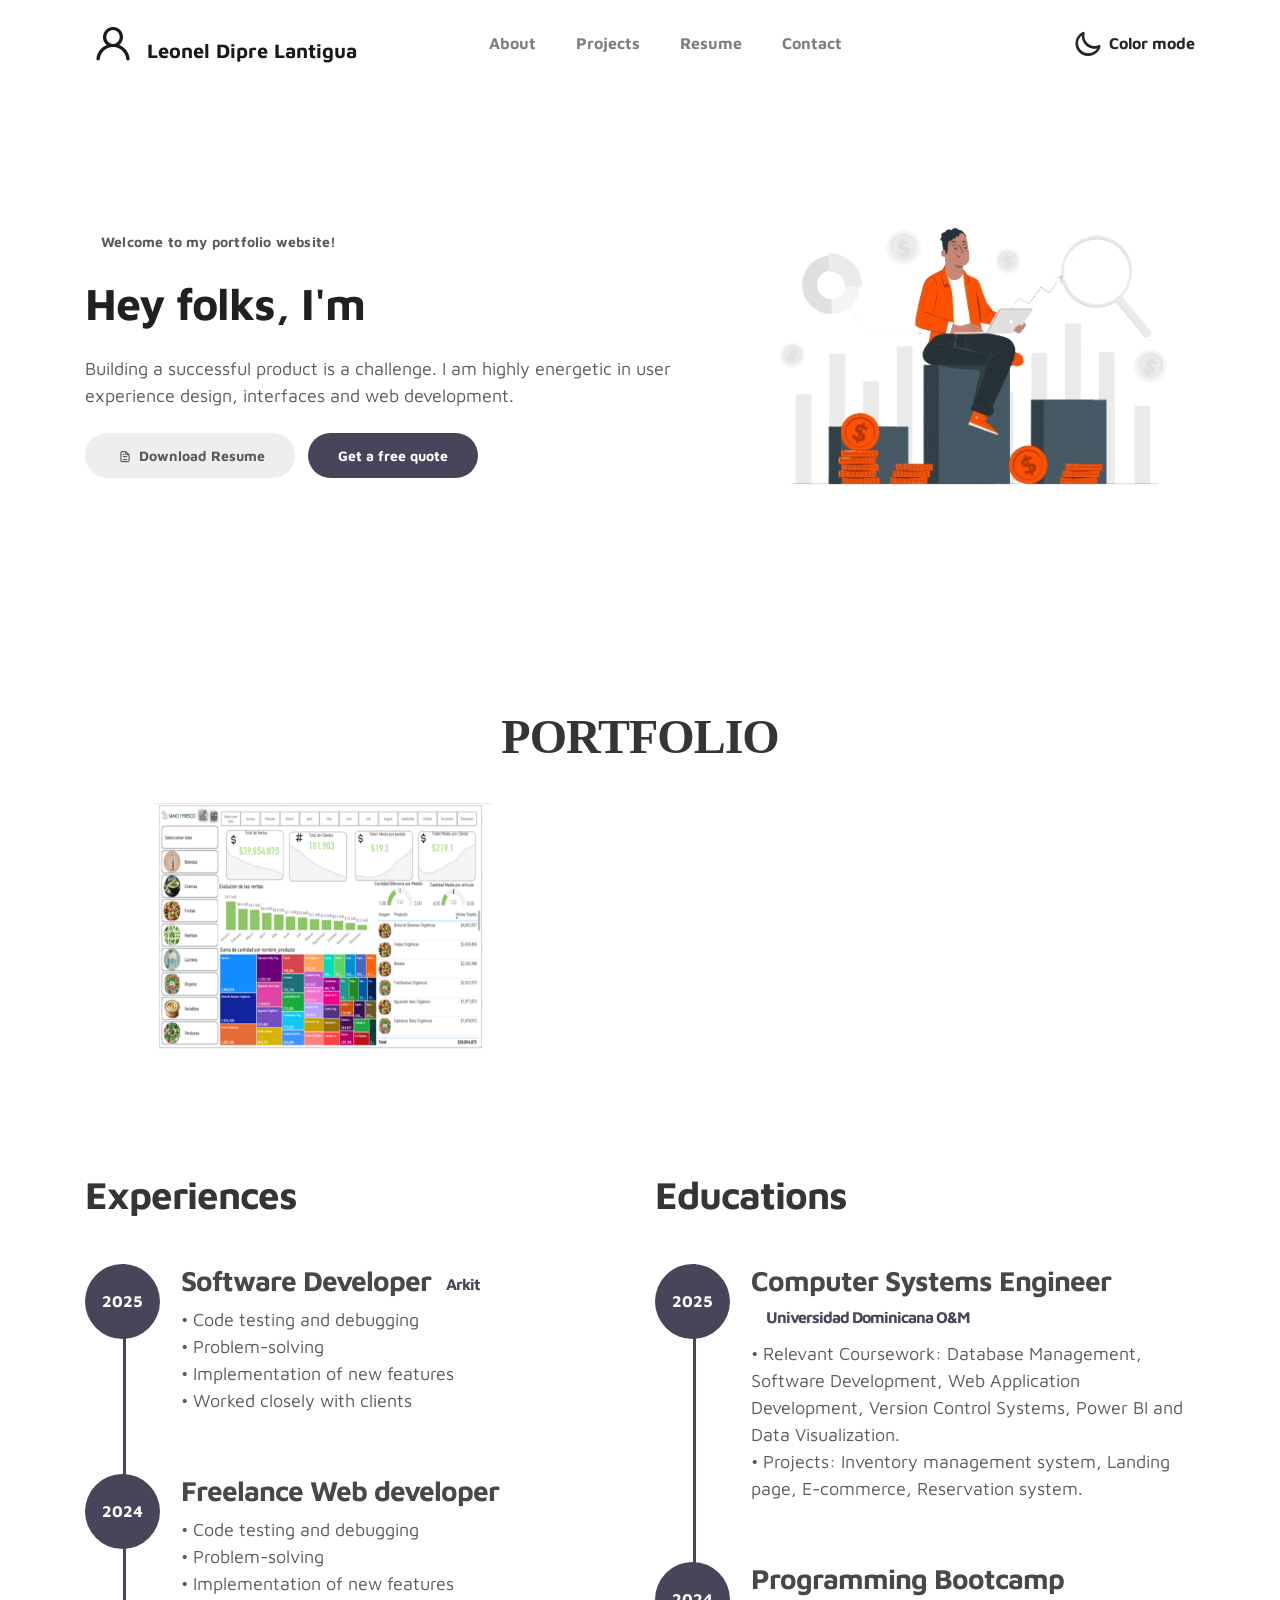
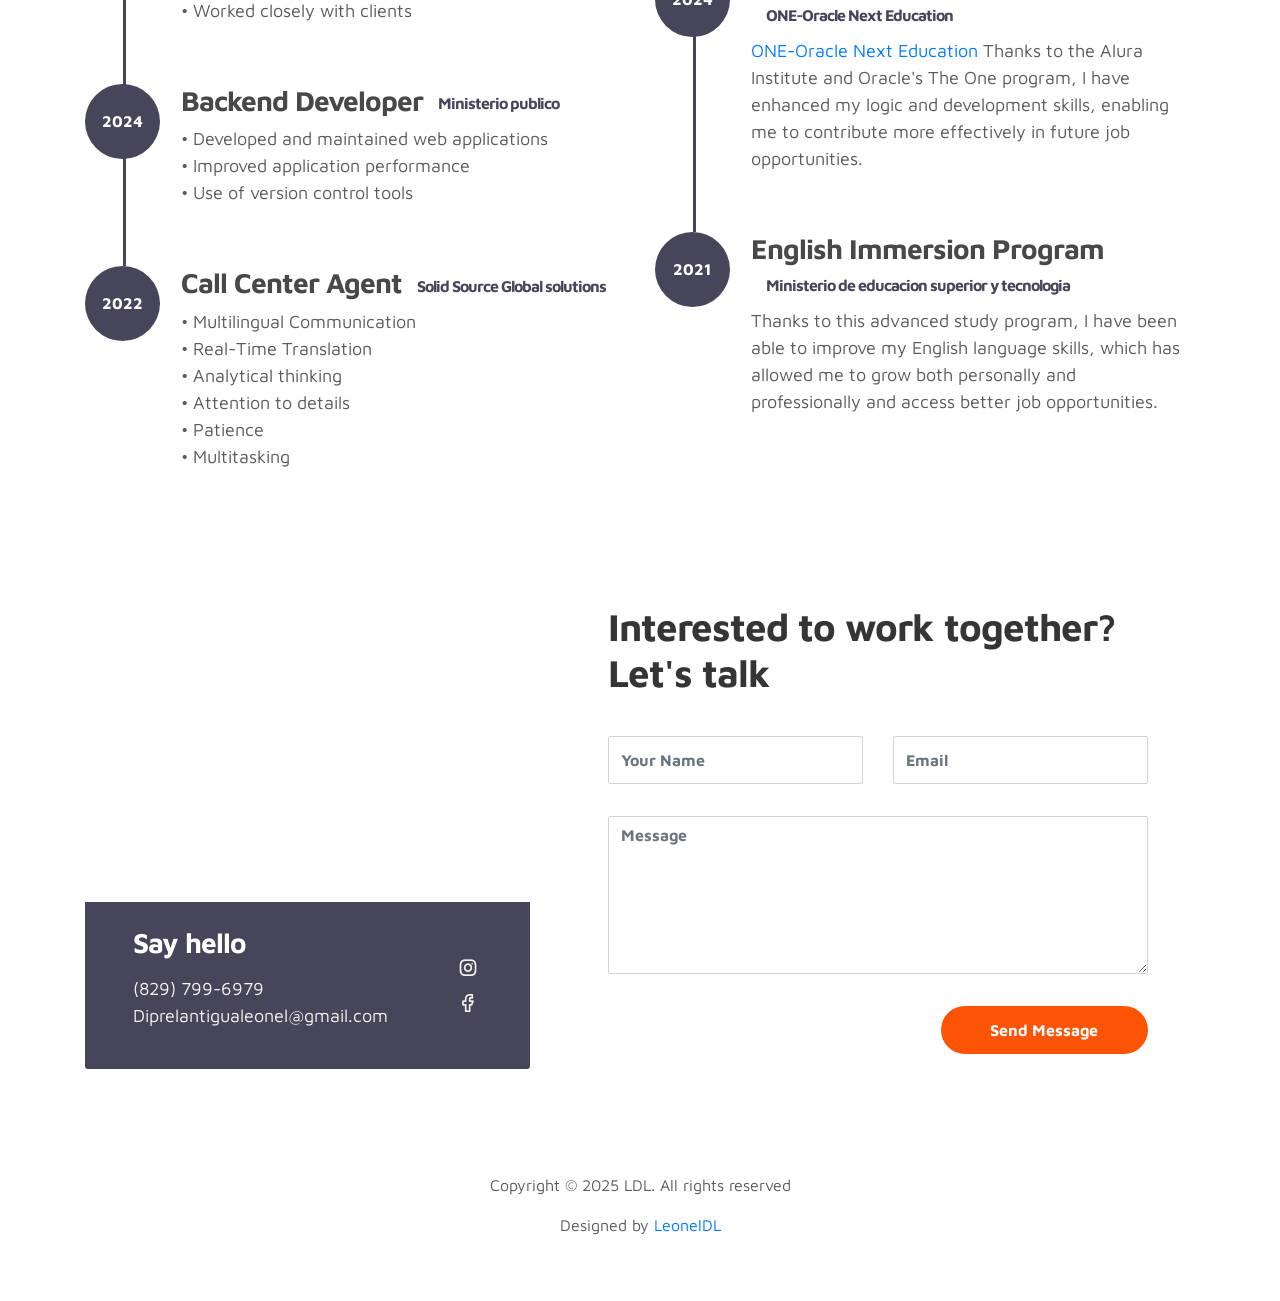
==== index.html @ 057d1d7f "Primer commit Actualizacion y modificaciones de portafolio" ====
<!doctype html>
<html lang="en">
  <head>
    <meta charset="utf-8">
    <meta name="viewport" content="width=device-width, initial-scale=1, shrink-to-fit=no">
    <meta name="description" content="">
    <meta name="author" content="">

    <title>Portafolio</title>

    <link rel="stylesheet" href="css/bootstrap.min.css">
    <link rel="stylesheet" href="css/unicons.css">
    <link rel="stylesheet" href="https://unicons.iconscout.com/release/v4.0.8/css/line.css">
    <link rel="stylesheet" href="css/owl.carousel.min.css">
    <link rel="stylesheet" href="css/owl.theme.default.min.css">

    <!-- MAIN STYLE -->
    <link rel="stylesheet" href="css/tooplate-style.css">
    

  </head>
  <body>

    <!-- MENU -->
    <nav class="navbar navbar-expand-sm navbar-light">
        <div class="container">
            <a class="navbar-brand" href="index.html"><i class='uil uil-user'></i> Leonel Dipre Lantigua</a>

            <button class="navbar-toggler" type="button" data-toggle="collapse" data-target="#navbarNav" aria-controls="navbarNav" aria-expanded="false"
                aria-label="Toggle navigation">
                <span class="navbar-toggler-icon"></span>
                <span class="navbar-toggler-icon"></span>
                <span class="navbar-toggler-icon"></span>
            </button>

            <div class="collapse navbar-collapse" id="navbarNav">
                <ul class="navbar-nav mx-auto">
                    <li class="nav-item">
                        <a href="#about" class="nav-link"><span data-hover="About">About</span></a>
                    </li>
                    <li class="nav-item">
                        <a href="#project" class="nav-link"><span data-hover="Projects">Projects</span></a>
                    </li>
                    <li class="nav-item">
                        <a href="#resume" class="nav-link"><span data-hover="Resume">Resume</span></a>
                    </li>
                    <li class="nav-item">
                        <a href="#contact" class="nav-link"><span data-hover="Contact">Contact</span></a>
                    </li>
                </ul>

                <ul class="navbar-nav ml-lg-auto">
                    <div class="ml-lg-4">
                      <div class="color-mode d-lg-flex justify-content-center align-items-center">
                        <i class="color-mode-icon"></i>
                        Color mode
                      </div>
                    </div>
                </ul>
            </div>
        </div>
    </nav>

    <!-- ABOUT -->
    <section class="about full-screen d-lg-flex justify-content-center align-items-center" id="about">
        <div class="container">
            <div class="row">
                
                <div class="col-lg-7 col-md-12 col-12 d-flex align-items-center">
                    <div class="about-text">
                        <small class="small-text">Welcome to <span class="mobile-block">my portfolio website!</span></small>
                        <h1 class="animated animated-text">
                            <span class="mr-2">Hey folks, I'm</span>
                                <div class="animated-info">
                                    <span class="animated-item">Data Analyst</span>                                  
                                </div>
                        </h1>

                        <p>Building a successful product is a challenge. I am highly energetic in user experience design, interfaces and web development.</p>
                        
                        <div class="custom-btn-group mt-4">
                          <a href="docs/CV.pdf" class="btn mr-lg-2 custom-btn" download="CV">
                            <i class='uil uil-file-alt'></i> Download Resume
                          </a>
                          
                          <a href="#contact" class="btn custom-btn custom-btn-bg custom-btn-link">Get a free quote</a>
                        </div>
                    </div>
                </div>

                <div class="col-lg-5 col-md-12 col-12">
                    <div class="about-image svg">
                        <img src="images/undraw/img.png" class="img-fluid" alt="svg image">
                    </div>
                </div>

            </div>
        </div>
    </section>

    <!-- PROJECTS -->
    <section id="portfolio" class="portfolio">
      <div class="contenido-seccion">
          <h2>PORTFOLIO</h2>
          <div class="galeria">
              <div class="proyecto">
                  <img src="images/project/powerbi.png" alt="">
                  <div class="overlay">
                      <h3>PowerBI</h3>
                      <p>Fotografía</p>
                  </div>
              </div>
              <div class="proyecto">
                  <img src="images/project/p1.jpg" alt="">
                  <div class="overlay">
                      <h3>Diseño Creativo</h3>
                      <p>Fotografía</p>
                  </div>
              </div>
              <div class="proyecto">
                  <img src="images/project/p1.jpg" alt="">
                  <div class="overlay">
                      <h3>Diseño Creativo</h3>
                      <p>Fotografía</p>
                  </div>
              </div>
              <div class="proyecto">
                  <img src="images/project/p1.jpg" alt="">
                  <div class="overlay">
                      <h3>Diseño Creativo</h3>
                      <p>Fotografía</p>
                  </div>
              </div>
              <div class="proyecto">
                  <img src="images/project/p1.jpg" alt="">
                  <div class="overlay">
                      <h3>Diseño Creativo</h3>
                      <p>Fotografía</p>
                  </div>
              </div>
              <div class="proyecto">
                  <img src="images/project/p1.jpg" alt="">
                  <div class="overlay">
                      <h3>Diseño Creativo</h3>
                      <p>Fotografía</p>
                  </div>
              </div>
          </div>
      </div>
  </section>

    <!-- FEATURES -->
    <section class="resume py-5 d-lg-flex justify-content-center align-items-center" id="resume">
        <div class="container">
            <div class="row">

                <div class="col-lg-6 col-12">
                  <h2 class="mb-4">Experiences</h2>

                    <div class="timeline">
                        <div class="timeline-wrapper">
                             <div class="timeline-yr">
                                  <span>2025</span>
                             </div>
                             <div class="timeline-info">
                                  <h3><span>Software Developer</span><small>Arkit</small></h3>
                                <p> • Code testing and debugging</br>  
                                    • Problem-solving</br>
                                    • Implementation of new features </br>  
                                    • Worked closely with clients </p>
                             </div>
                        </div>

                        <div class="timeline-wrapper">
                            <div class="timeline-yr">
                                <span>2024</span>
                            </div>
                            <div class="timeline-info">
                                <h3><span>Freelance Web developer</span><small></small></h3>
                              <p> • Code testing and debugging</br>  
                                  • Problem-solving</br>
                                  • Implementation of new features </br>  
                                  • Worked closely with clients </p>
                            </div>
                        </div>

                        <div class="timeline-wrapper">
                            <div class="timeline-yr">
                                <span>2024</span>
                            </div>
                            <div class="timeline-info">
                                <h3><span>Backend Developer</span><small>Ministerio publico</small></h3>
                               <p>• Developed and maintained web applications</br> 
                                  • Improved application performance  </br> 
                                  • Use of version control tools </p>
                            </div>
                        </div>
                        
                        <div class="timeline-wrapper">
                            <div class="timeline-yr">
                                <span>2022</span>
                            </div>
                            <div class="timeline-info">
                              <h3><span>Call Center Agent</span><small>Solid Source Global solutions</small></h3>
                             <p>• Multilingual Communication </br> 
                                • Real-Time Translation</br> 
                                • Analytical thinking </br> 
                                • Attention to details </br> 
                                • Patience </br>  
                                • Multitasking </p>
                         </div>
                        </div>

                    </div>
                </div>

                <div class="col-lg-6 col-12">
                  <h2 class="mb-4 mobile-mt-2">Educations</h2>

                    <div class="timeline">
                        <div class="timeline-wrapper">
                             <div class="timeline-yr">
                                  <span>2025</span>
                             </div>
                             <div class="timeline-info">
                                  <h3><span>Computer Systems Engineer</span><small>Universidad Dominicana O&M</small></h3>
                                 <p>• Relevant Coursework: Database Management, Software Development, Web Application Development, Version Control Systems, Power BI and Data Visualization.</br >
                                    • Projects: Inventory management system, Landing page, E-commerce, Reservation system.</p>
                             </div>
                        </div>

                        <div class="timeline-wrapper">
                            <div class="timeline-yr">
                                <span>2024</span>
                            </div>
                            <div class="timeline-info">
                                <h3><span>Programming Bootcamp</span><small>ONE-Oracle Next Education</small></h3>
                                <p><a rel="nofollow" href="https://www.oracle.com/co/education/oracle-for-education/">ONE-Oracle Next Education</a> Thanks to the Alura Institute and Oracle's The One program,
                                   I have enhanced my logic and development skills, enabling me to contribute more effectively in future job opportunities.</p>
                            </div>
                        </div>
                        
                        <div class="timeline-wrapper">
                            <div class="timeline-yr">
                                <span>2021</span>
                            </div>
                            <div class="timeline-info">
                                <h3><span>English Immersion Program</span><small>Ministerio de educacion superior y tecnologia</small></h3>
                                <p>Thanks to this advanced study program, I have been able to improve my English language skills, which has allowed me to grow both personally and professionally and access better job opportunities.</p>
                            </div>
                        </div>

                    </div>
                </div>
                
            </div>
        </div>
    </section>

    <!-- CONTACT -->
    <section class="contact py-5" id="contact">
      <div class="container">
        <div class="row">
          
          <div class="col-lg-5 mr-lg-5 col-12">
            <div class="google-map w-100">
              <iframe src="https://www.google.com/maps/embed?pb=!1m18!1m12!1m3!1d244934.4362973204!2d-70.0688!3d18.4802!2m3!1f0!2f0!3f0!3m2!1i1024!2i768!4f13.1!3m3!1m2!1s0x8eaf89f1107ea5ab%3A0xd6c587b82715c164!2sSanto%20Domingo%2C%20Rep%C3%BAblica%20Dominicana!5e0!3m2!1ses!2sdo!4v1625582400000!5m2!1ses!2sdo" width="400" height="300" frameborder="0" style="border:0" allowfullscreen></iframe>
            </div>

            <div class="contact-info d-flex justify-content-between align-items-center py-4 px-lg-5">
                <div class="contact-info-item">
                  <h3 class="mb-3 text-white">Say hello</h3>
                  <p class="footer-text mb-0">(829) 799-6979</p>
                  <p><a href="mailto:Diprelantigualeonel@gmail.com">Diprelantigualeonel@gmail.com</a></p>
                </div>

                <ul class="social-links">
                     <li><a href="https://www.linkedin.com/in/leoneldl" class="uil uil-linkedin" data-toggle="tooltip" data-placement="left" title="Linkedin"></a></li>
                     <li><a href="https://www.instagram.com/leoneldiprelantigua/" class="uil uil-instagram" data-toggle="tooltip" data-placement="left" title="Instagram"></a></li>
                     <li><a href="#" class="uil uil-facebook" data-toggle="tooltip" data-placement="left" title="Facebook"></a></li>
                </ul> 
            </div>
          </div>

          <div class="col-lg-6 col-12">
            <div class="contact-form">
              <h2 class="mb-4">Interested to work together? Let's talk</h2>

              <form action="https://formspree.io/f/xdkzvpqd" method="POST">
                <div class="row">
                  <div class="col-lg-6 col-12">
                    <input type="text" class="form-control" name="name" placeholder="Your Name" id="name" required>
                  </div>

                  <div class="col-lg-6 col-12">
                    <input type="email" class="form-control" name="email" placeholder="Email" id="email" required>
                  </div>

                  <div class="col-12">
                    <textarea name="message" rows="6" class="form-control" id="message" placeholder="Message" required></textarea>
                  </div>

                  <!-- Campo oculto para especificar el destinatario -->
                  <input type="hidden" name="_to" value="Diprelantigualeonel@gmail.com">
                  <!-- Redirección después del envío -->
                  <input type="hidden" name="_next" value="thank-you.html">
                  <!-- Asunto del correo -->
                  <input type="hidden" name="_subject" value="Nuevo mensaje desde el portafolio">
                  <div class="ml-lg-auto col-lg-5 col-12">
                    <input type="submit" class="form-control submit-btn" value="Send Message">
                  </div>
                </div>
              </form>
            </div>
          </div>

        </div>
      </div>
    </section>

    <!-- FOOTER -->
     <footer class="footer py-5">
          <div class="container">
               <div class="row">

                    <div class="col-lg-12 col-12">                                
                        <p class="copyright-text text-center">Copyright &copy; 2025 LDL. All rights reserved</p>
                        <p class="copyright-text text-center">Designed by <a rel="nofollow" href="https://www.linkedin.com/in/leoneldl">LeonelDL</a></p>
                    </div>
                    
               </div>
          </div>
     </footer>

    <script src="js/jquery-3.3.1.min.js"></script>
    <script src="js/popper.min.js"></script>
    <script src="js/bootstrap.min.js"></script>
    <script src="js/Headroom.js"></script>
    <script src="js/jQuery.headroom.js"></script>
    <script src="js/owl.carousel.min.js"></script>
    <script src="js/smoothscroll.js"></script>
    <script src="js/custom.js"></script>

  </body>
</html>
---- css/unicons.css ----
@font-face {
  font-family: 'unicons';
  src: url('../font/unicons.eot?42479262');
  src: url('../font/unicons.eot?42479262#iefix') format('embedded-opentype'),
       url('../font/unicons.woff2?42479262') format('woff2'),
       url('../font/unicons.woff?42479262') format('woff'),
       url('../font/unicons.ttf?42479262') format('truetype'),
       url('../font/unicons.svg?42479262#unicons') format('svg');
  font-weight: normal;
  font-style: normal;
}
/* Chrome hack: SVG is rendered more smooth in Windozze. 100% magic, uncomment if you need it. */
/* Note, that will break hinting! In other OS-es font will be not as sharp as it could be */
/*
@media screen and (-webkit-min-device-pixel-ratio:0) {
  @font-face {
    font-family: 'unicons';
    src: url('../font/unicons.svg?42479262#unicons') format('svg');
  }
}
*/
 
 [class^="uil-"]:before, [class*=" uil-"]:before {
  font-family: "unicons";
  font-style: normal;
  font-weight: normal;
  speak: none;
 
  display: inline-block;
  text-decoration: inherit;
  width: 1em;
  margin-right: .2em;
  text-align: center;
  /* opacity: .8; */
 
  /* For safety - reset parent styles, that can break glyph codes*/
  font-variant: normal;
  text-transform: none;
 
  /* fix buttons height, for twitter bootstrap */
  line-height: 1em;
 
  /* Animation center compensation - margins should be symmetric */
  /* remove if not needed */
  margin-left: .2em;
 
  /* you can be more comfortable with increased icons size */
  /* font-size: 120%; */
 
  /* Font smoothing. That was taken from TWBS */
  -webkit-font-smoothing: antialiased;
  -moz-osx-font-smoothing: grayscale;
 
  /* Uncomment for 3D effect */
  /* text-shadow: 1px 1px 1px rgba(127, 127, 127, 0.3); */
}
 
.uil-abacus:before { content: '\e800'; } /* '' */
.uil-accessible-icon-alt:before { content: '\e801'; } /* '' */
.uil-adjust-alt:before { content: '\e802'; } /* '' */
.uil-adjust-circle:before { content: '\e803'; } /* '' */
.uil-adjust-half:before { content: '\e804'; } /* '' */
.uil-adjust:before { content: '\e805'; } /* '' */
.uil-airplay:before { content: '\e806'; } /* '' */
.uil-align-alt:before { content: '\e807'; } /* '' */
.uil-align-center-alt:before { content: '\e808'; } /* '' */
.uil-align-center-h:before { content: '\e809'; } /* '' */
.uil-align-center-justify:before { content: '\e80a'; } /* '' */
.uil-align-center-v:before { content: '\e80b'; } /* '' */
.uil-align-center:before { content: '\e80c'; } /* '' */
.uil-align-justify:before { content: '\e80d'; } /* '' */
.uil-align-left-justify:before { content: '\e80e'; } /* '' */
.uil-align-left:before { content: '\e80f'; } /* '' */
.uil-align-letter-right:before { content: '\e810'; } /* '' */
.uil-align-right-justify:before { content: '\e811'; } /* '' */
.uil-align-right:before { content: '\e812'; } /* '' */
.uil-align:before { content: '\e813'; } /* '' */
.uil-ambulance:before { content: '\e814'; } /* '' */
.uil-analysis:before { content: '\e815'; } /* '' */
.uil-analytics:before { content: '\e816'; } /* '' */
.uil-anchor:before { content: '\e817'; } /* '' */
.uil-android-phone-slash:before { content: '\e818'; } /* '' */
.uil-angle-double-down:before { content: '\e819'; } /* '' */
.uil-angle-double-left:before { content: '\e81a'; } /* '' */
.uil-angle-double-right:before { content: '\e81b'; } /* '' */
.uil-angle-double-up:before { content: '\e81c'; } /* '' */
.uil-angle-down:before { content: '\e81d'; } /* '' */
.uil-angle-left:before { content: '\e81e'; } /* '' */
.uil-angle-right-b:before { content: '\e81f'; } /* '' */
.uil-angle-right:before { content: '\e820'; } /* '' */
.uil-angle-up:before { content: '\e821'; } /* '' */
.uil-annoyed-alt:before { content: '\e822'; } /* '' */
.uil-annoyed:before { content: '\e823'; } /* '' */
.uil-apps:before { content: '\e824'; } /* '' */
.uil-archive-alt:before { content: '\e825'; } /* '' */
.uil-archive:before { content: '\e826'; } /* '' */
.uil-arrow-break:before { content: '\e827'; } /* '' */
.uil-arrow-circle-down:before { content: '\e828'; } /* '' */
.uil-arrow-circle-left:before { content: '\e829'; } /* '' */
.uil-arrow-circle-right:before { content: '\e82a'; } /* '' */
.uil-arrow-circle-up:before { content: '\e82b'; } /* '' */
.uil-arrow-compress-h:before { content: '\e82c'; } /* '' */
.uil-arrow-down-left:before { content: '\e82d'; } /* '' */
.uil-arrow-down-right:before { content: '\e82e'; } /* '' */
.uil-arrow-down:before { content: '\e82f'; } /* '' */
.uil-arrow-from-right:before { content: '\e830'; } /* '' */
.uil-arrow-from-top:before { content: '\e831'; } /* '' */
.uil-arrow-growth:before { content: '\e832'; } /* '' */
.uil-arrow-left:before { content: '\e833'; } /* '' */
.uil-arrow-random:before { content: '\e834'; } /* '' */
.uil-arrow-resize-diagonal:before { content: '\e835'; } /* '' */
.uil-arrow-right:before { content: '\e836'; } /* '' */
.uil-arrow-to-bottom:before { content: '\e837'; } /* '' */
.uil-arrow-to-right:before { content: '\e838'; } /* '' */
.uil-arrow-up-left:before { content: '\e839'; } /* '' */
.uil-arrow-up-right:before { content: '\e83a'; } /* '' */
.uil-arrow-up:before { content: '\e83b'; } /* '' */
.uil-arrows-h-alt:before { content: '\e83c'; } /* '' */
.uil-arrows-h:before { content: '\e83d'; } /* '' */
.uil-arrows-left-down:before { content: '\e83e'; } /* '' */
.uil-arrows-maximize:before { content: '\e83f'; } /* '' */
.uil-arrows-merge:before { content: '\e840'; } /* '' */
.uil-arrows-resize-h:before { content: '\e841'; } /* '' */
.uil-arrows-resize-v:before { content: '\e842'; } /* '' */
.uil-arrows-resize:before { content: '\e843'; } /* '' */
.uil-arrows-right-down:before { content: '\e844'; } /* '' */
.uil-arrows-shrink-h:before { content: '\e845'; } /* '' */
.uil-arrows-shrink-v:before { content: '\e846'; } /* '' */
.uil-arrows-up-right:before { content: '\e847'; } /* '' */
.uil-arrows-v-alt:before { content: '\e848'; } /* '' */
.uil-arrows-v:before { content: '\e849'; } /* '' */
.uil-at:before { content: '\e84a'; } /* '' */
.uil-atm-card:before { content: '\e84b'; } /* '' */
.uil-atom:before { content: '\e84c'; } /* '' */
.uil-auto-flash:before { content: '\e84d'; } /* '' */
.uil-award-alt:before { content: '\e84e'; } /* '' */
.uil-award:before { content: '\e84f'; } /* '' */
.uil-baby-carriage:before { content: '\e850'; } /* '' */
.uil-backpack:before { content: '\e851'; } /* '' */
.uil-backspace:before { content: '\e852'; } /* '' */
.uil-backward:before { content: '\e853'; } /* '' */
.uil-bag-alt:before { content: '\e854'; } /* '' */
.uil-bag-slash:before { content: '\e855'; } /* '' */
.uil-bag:before { content: '\e856'; } /* '' */
.uil-ball:before { content: '\e857'; } /* '' */
.uil-ban:before { content: '\e858'; } /* '' */
.uil-bars:before { content: '\e859'; } /* '' */
.uil-basketball-hoop:before { content: '\e85a'; } /* '' */
.uil-basketball:before { content: '\e85b'; } /* '' */
.uil-battery-bolt:before { content: '\e85c'; } /* '' */
.uil-battery-empty:before { content: '\e85d'; } /* '' */
.uil-bed-double:before { content: '\e85e'; } /* '' */
.uil-bed:before { content: '\e85f'; } /* '' */
.uil-bell-school:before { content: '\e860'; } /* '' */
.uil-bell-slash:before { content: '\e861'; } /* '' */
.uil-bill:before { content: '\e862'; } /* '' */
.uil-bitcoin-circle:before { content: '\e863'; } /* '' */
.uil-bitcoin:before { content: '\e864'; } /* '' */
.uil-bluetooth-b:before { content: '\e865'; } /* '' */
.uil-bolt-alt:before { content: '\e866'; } /* '' */
.uil-bolt-slash:before { content: '\e867'; } /* '' */
.uil-bolt:before { content: '\e868'; } /* '' */
.uil-book-alt:before { content: '\e869'; } /* '' */
.uil-book-medical:before { content: '\e86a'; } /* '' */
.uil-book-open:before { content: '\e86b'; } /* '' */
.uil-book-reader:before { content: '\e86c'; } /* '' */
.uil-book:before { content: '\e86d'; } /* '' */
.uil-bookmark-full:before { content: '\e86e'; } /* '' */
.uil-bookmark:before { content: '\e86f'; } /* '' */
.uil-books:before { content: '\e870'; } /* '' */
.uil-boombox:before { content: '\e871'; } /* '' */
.uil-border-alt:before { content: '\e872'; } /* '' */
.uil-border-bottom:before { content: '\e873'; } /* '' */
.uil-border-clear:before { content: '\e874'; } /* '' */
.uil-border-horizontal:before { content: '\e875'; } /* '' */
.uil-border-inner:before { content: '\e876'; } /* '' */
.uil-border-left:before { content: '\e877'; } /* '' */
.uil-border-out:before { content: '\e878'; } /* '' */
.uil-border-right:before { content: '\e879'; } /* '' */
.uil-border-top:before { content: '\e87a'; } /* '' */
.uil-border-vertical:before { content: '\e87b'; } /* '' */
.uil-box:before { content: '\e87c'; } /* '' */
.uil-briefcase-alt:before { content: '\e87d'; } /* '' */
.uil-briefcase:before { content: '\e87e'; } /* '' */
.uil-bright:before { content: '\e87f'; } /* '' */
.uil-brightness-empty:before { content: '\e880'; } /* '' */
.uil-brightness-half:before { content: '\e881'; } /* '' */
.uil-brightness-low:before { content: '\e882'; } /* '' */
.uil-brightness-minus:before { content: '\e883'; } /* '' */
.uil-brightness-plus:before { content: '\e884'; } /* '' */
.uil-brightness:before { content: '\e885'; } /* '' */
.uil-bring-bottom:before { content: '\e886'; } /* '' */
.uil-bring-front:before { content: '\e887'; } /* '' */
.uil-brush-alt:before { content: '\e888'; } /* '' */
.uil-bug:before { content: '\e889'; } /* '' */
.uil-building:before { content: '\e88a'; } /* '' */
.uil-bullseye:before { content: '\e88b'; } /* '' */
.uil-bus-alt:before { content: '\e88c'; } /* '' */
.uil-bus-school:before { content: '\e88d'; } /* '' */
.uil-bus:before { content: '\e88e'; } /* '' */
.uil-calcualtor:before { content: '\e88f'; } /* '' */
.uil-calculator-alt:before { content: '\e890'; } /* '' */
.uil-calendar-alt:before { content: '\e891'; } /* '' */
.uil-calendar-slash:before { content: '\e892'; } /* '' */
.uil-calender:before { content: '\e893'; } /* '' */
.uil-calling:before { content: '\e894'; } /* '' */
.uil-camera-plus:before { content: '\e895'; } /* '' */
.uil-camera-slash:before { content: '\e896'; } /* '' */
.uil-camera:before { content: '\e897'; } /* '' */
.uil-cancel:before { content: '\e898'; } /* '' */
.uil-capsule:before { content: '\e899'; } /* '' */
.uil-capture:before { content: '\e89a'; } /* '' */
.uil-car-sideview:before { content: '\e89b'; } /* '' */
.uil-car-slash:before { content: '\e89c'; } /* '' */
.uil-car-wash:before { content: '\e89d'; } /* '' */
.uil-car:before { content: '\e89e'; } /* '' */
.uil-card-atm:before { content: '\e89f'; } /* '' */
.uil-caret-right:before { content: '\e8a0'; } /* '' */
.uil-cart:before { content: '\e8a1'; } /* '' */
.uil-cell:before { content: '\e8a2'; } /* '' */
.uil-celsius:before { content: '\e8a3'; } /* '' */
.uil-chart-bar-alt:before { content: '\e8a4'; } /* '' */
.uil-chart-bar:before { content: '\e8a5'; } /* '' */
.uil-chart-down:before { content: '\e8a6'; } /* '' */
.uil-chart-growth-alt:before { content: '\e8a7'; } /* '' */
.uil-chart-growth:before { content: '\e8a8'; } /* '' */
.uil-chart-line:before { content: '\e8a9'; } /* '' */
.uil-chart-pie-alt:before { content: '\e8aa'; } /* '' */
.uil-chart-pie:before { content: '\e8ab'; } /* '' */
.uil-chart:before { content: '\e8ac'; } /* '' */
.uil-chat-bubble-user:before { content: '\e8ad'; } /* '' */
.uil-chat-info:before { content: '\e8ae'; } /* '' */
.uil-chat:before { content: '\e8af'; } /* '' */
.uil-check-circle:before { content: '\e8b0'; } /* '' */
.uil-check-square:before { content: '\e8b1'; } /* '' */
.uil-check:before { content: '\e8b2'; } /* '' */
.uil-circle-layer:before { content: '\e8b3'; } /* '' */
.uil-circle:before { content: '\e8b4'; } /* '' */
.uil-circuit:before { content: '\e8b5'; } /* '' */
.uil-clapper-board:before { content: '\e8b6'; } /* '' */
.uil-clipboard-alt:before { content: '\e8b7'; } /* '' */
.uil-clipboard-blank:before { content: '\e8b8'; } /* '' */
.uil-clipboard-notes:before { content: '\e8b9'; } /* '' */
.uil-clipboard:before { content: '\e8ba'; } /* '' */
.uil-clock-eight:before { content: '\e8bb'; } /* '' */
.uil-clock-five:before { content: '\e8bc'; } /* '' */
.uil-clock-nine:before { content: '\e8bd'; } /* '' */
.uil-clock-seven:before { content: '\e8be'; } /* '' */
.uil-clock-ten:before { content: '\e8bf'; } /* '' */
.uil-clock-three:before { content: '\e8c0'; } /* '' */
.uil-clock-two:before { content: '\e8c1'; } /* '' */
.uil-clock:before { content: '\e8c2'; } /* '' */
.uil-closed-captioning:before { content: '\e8c3'; } /* '' */
.uil-cloud-block:before { content: '\e8c4'; } /* '' */
.uil-cloud-bookmark:before { content: '\e8c5'; } /* '' */
.uil-cloud-check:before { content: '\e8c6'; } /* '' */
.uil-cloud-computing:before { content: '\e8c7'; } /* '' */
.uil-cloud-data-connection:before { content: '\e8c8'; } /* '' */
.uil-cloud-database-tree:before { content: '\e8c9'; } /* '' */
.uil-cloud-download:before { content: '\e8ca'; } /* '' */
.uil-cloud-drizzle:before { content: '\e8cb'; } /* '' */
.uil-cloud-exclamation:before { content: '\e8cc'; } /* '' */
.uil-cloud-hail:before { content: '\e8cd'; } /* '' */
.uil-cloud-heart:before { content: '\e8ce'; } /* '' */
.uil-cloud-info:before { content: '\e8cf'; } /* '' */
.uil-cloud-lock:before { content: '\e8d0'; } /* '' */
.uil-cloud-meatball:before { content: '\e8d1'; } /* '' */
.uil-cloud-moon-hail:before { content: '\e8d2'; } /* '' */
.uil-cloud-moon-meatball:before { content: '\e8d3'; } /* '' */
.uil-cloud-moon-rain:before { content: '\e8d4'; } /* '' */
.uil-cloud-moon-showers:before { content: '\e8d5'; } /* '' */
.uil-cloud-moon:before { content: '\e8d6'; } /* '' */
.uil-cloud-question:before { content: '\e8d7'; } /* '' */
.uil-cloud-rain-sun:before { content: '\e8d8'; } /* '' */
.uil-cloud-rain:before { content: '\e8d9'; } /* '' */
.uil-cloud-redo:before { content: '\e8da'; } /* '' */
.uil-cloud-set:before { content: '\e8db'; } /* '' */
.uil-cloud-share:before { content: '\e8dc'; } /* '' */
.uil-cloud-shield:before { content: '\e8dd'; } /* '' */
.uil-cloud-showers-alt:before { content: '\e8de'; } /* '' */
.uil-cloud-showers-heavy:before { content: '\e8df'; } /* '' */
.uil-cloud-showers:before { content: '\e8e0'; } /* '' */
.uil-cloud-slash:before { content: '\e8e1'; } /* '' */
.uil-cloud-sun-hail:before { content: '\e8e2'; } /* '' */
.uil-cloud-sun-meatball:before { content: '\e8e3'; } /* '' */
.uil-cloud-sun-rain-alt:before { content: '\e8e4'; } /* '' */
.uil-cloud-sun-rain:before { content: '\e8e5'; } /* '' */
.uil-cloud-sun-tear:before { content: '\e8e6'; } /* '' */
.uil-cloud-sun:before { content: '\e8e7'; } /* '' */
.uil-cloud-times:before { content: '\e8e8'; } /* '' */
.uil-cloud-unlock:before { content: '\e8e9'; } /* '' */
.uil-cloud-upload:before { content: '\e8ea'; } /* '' */
.uil-cloud-wifi:before { content: '\e8eb'; } /* '' */
.uil-cloud-wind:before { content: '\e8ec'; } /* '' */
.uil-cloud:before { content: '\e8ed'; } /* '' */
.uil-clouds:before { content: '\e8ee'; } /* '' */
.uil-club:before { content: '\e8ef'; } /* '' */
.uil-code:before { content: '\e8f0'; } /* '' */
.uil-coffee:before { content: '\e8f1'; } /* '' */
.uil-cog:before { content: '\e8f2'; } /* '' */
.uil-coins:before { content: '\e8f3'; } /* '' */
.uil-columns:before { content: '\e8f4'; } /* '' */
.uil-comment-alt-block:before { content: '\e8f5'; } /* '' */
.uil-comment-alt-chart-lines:before { content: '\e8f6'; } /* '' */
.uil-comment-alt-check:before { content: '\e8f7'; } /* '' */
.uil-comment-alt-dots:before { content: '\e8f8'; } /* '' */
.uil-comment-alt-download:before { content: '\e8f9'; } /* '' */
.uil-comment-alt-edit:before { content: '\e8fa'; } /* '' */
.uil-comment-alt-exclamation:before { content: '\e8fb'; } /* '' */
.uil-comment-alt-heart:before { content: '\e8fc'; } /* '' */
.uil-comment-alt-image:before { content: '\e8fd'; } /* '' */
.uil-comment-alt-info:before { content: '\e8fe'; } /* '' */
.uil-comment-alt-lines:before { content: '\e8ff'; } /* '' */
.uil-comment-alt-lock:before { content: '\e900'; } /* '' */
.uil-comment-alt-medical:before { content: '\e901'; } /* '' */
.uil-comment-alt-message:before { content: '\e902'; } /* '' */
.uil-comment-alt-notes:before { content: '\e903'; } /* '' */
.uil-comment-alt-plus:before { content: '\e904'; } /* '' */
.uil-comment-alt-question:before { content: '\e905'; } /* '' */
.uil-comment-alt-redo:before { content: '\e906'; } /* '' */
.uil-comment-alt-search:before { content: '\e907'; } /* '' */
.uil-comment-alt-share:before { content: '\e908'; } /* '' */
.uil-comment-alt-shield:before { content: '\e909'; } /* '' */
.uil-comment-alt-upload:before { content: '\e90a'; } /* '' */
.uil-comment-alt-verify:before { content: '\e90b'; } /* '' */
.uil-comment-alt:before { content: '\e90c'; } /* '' */
.uil-comment-block:before { content: '\e90d'; } /* '' */
.uil-comment-chart-line:before { content: '\e90e'; } /* '' */
.uil-comment-check:before { content: '\e90f'; } /* '' */
.uil-comment-dots:before { content: '\e910'; } /* '' */
.uil-comment-download:before { content: '\e911'; } /* '' */
.uil-comment-edit:before { content: '\e912'; } /* '' */
.uil-comment-exclamation:before { content: '\e913'; } /* '' */
.uil-comment-heart:before { content: '\e914'; } /* '' */
.uil-comment-image:before { content: '\e915'; } /* '' */
.uil-comment-info-alt:before { content: '\e916'; } /* '' */
.uil-comment-info:before { content: '\e917'; } /* '' */
.uil-comment-lines:before { content: '\e918'; } /* '' */
.uil-comment-lock:before { content: '\e919'; } /* '' */
.uil-comment-medical:before { content: '\e91a'; } /* '' */
.uil-comment-message:before { content: '\e91b'; } /* '' */
.uil-comment-notes:before { content: '\e91c'; } /* '' */
.uil-comment-plus:before { content: '\e91d'; } /* '' */
.uil-comment-question:before { content: '\e91e'; } /* '' */
.uil-comment-redo:before { content: '\e91f'; } /* '' */
.uil-comment-search:before { content: '\e920'; } /* '' */
.uil-comment-share:before { content: '\e921'; } /* '' */
.uil-comment-shield:before { content: '\e922'; } /* '' */
.uil-comment-slash:before { content: '\e923'; } /* '' */
.uil-comment-upload:before { content: '\e924'; } /* '' */
.uil-comment-verify:before { content: '\e925'; } /* '' */
.uil-comment:before { content: '\e926'; } /* '' */
.uil-comments-alt:before { content: '\e927'; } /* '' */
.uil-comments:before { content: '\e928'; } /* '' */
.uil-commnet-alt-slash:before { content: '\e929'; } /* '' */
.uil-compact-disc:before { content: '\e92a'; } /* '' */
.uil-compass:before { content: '\e92b'; } /* '' */
.uil-compress-alt-left:before { content: '\e92c'; } /* '' */
.uil-compress-alt:before { content: '\e92d'; } /* '' */
.uil-compress-arrows:before { content: '\e92e'; } /* '' */
.uil-compress-lines:before { content: '\e92f'; } /* '' */
.uil-compress-point:before { content: '\e930'; } /* '' */
.uil-compress-v:before { content: '\e931'; } /* '' */
.uil-compress:before { content: '\e932'; } /* '' */
.uil-computer-mouse:before { content: '\e933'; } /* '' */
.uil-confused:before { content: '\e934'; } /* '' */
.uil-constructor:before { content: '\e935'; } /* '' */
.uil-copy-alt:before { content: '\e936'; } /* '' */
.uil-copy-landscape:before { content: '\e937'; } /* '' */
.uil-copy:before { content: '\e938'; } /* '' */
.uil-copyright:before { content: '\e939'; } /* '' */
.uil-corner-down-left:before { content: '\e93a'; } /* '' */
.uil-corner-down-right-alt:before { content: '\e93b'; } /* '' */
.uil-corner-down-right:before { content: '\e93c'; } /* '' */
.uil-corner-left-down:before { content: '\e93d'; } /* '' */
.uil-corner-right-down:before { content: '\e93e'; } /* '' */
.uil-corner-up-left-alt:before { content: '\e93f'; } /* '' */
.uil-corner-up-left:before { content: '\e940'; } /* '' */
.uil-corner-up-right-alt:before { content: '\e941'; } /* '' */
.uil-corner-up-right:before { content: '\e942'; } /* '' */
.uil-creative-commons-pd-alt:before { content: '\e943'; } /* '' */
.uil-creative-commons-pd:before { content: '\e944'; } /* '' */
.uil-crockery:before { content: '\e945'; } /* '' */
.uil-crop-alt-rotate-left:before { content: '\e946'; } /* '' */
.uil-crop-alt-rotate-right:before { content: '\e947'; } /* '' */
.uil-crop-alt:before { content: '\e948'; } /* '' */
.uil-crosshair-alt:before { content: '\e949'; } /* '' */
.uil-crosshair:before { content: '\e94a'; } /* '' */
.uil-crosshairs:before { content: '\e94b'; } /* '' */
.uil-cube:before { content: '\e94c'; } /* '' */
.uil-data-sharing:before { content: '\e94d'; } /* '' */
.uil-database-alt:before { content: '\e94e'; } /* '' */
.uil-database:before { content: '\e94f'; } /* '' */
.uil-desert:before { content: '\e950'; } /* '' */
.uil-desktop-alt-slash:before { content: '\e951'; } /* '' */
.uil-desktop-alt:before { content: '\e952'; } /* '' */
.uil-desktop-cloud-alt:before { content: '\e953'; } /* '' */
.uil-desktop-slash:before { content: '\e954'; } /* '' */
.uil-desktop:before { content: '\e955'; } /* '' */
.uil-dialpad-alt:before { content: '\e956'; } /* '' */
.uil-dialpad:before { content: '\e957'; } /* '' */
.uil-diamond:before { content: '\e958'; } /* '' */
.uil-diary-alt:before { content: '\e959'; } /* '' */
.uil-diary:before { content: '\e95a'; } /* '' */
.uil-dice-five:before { content: '\e95b'; } /* '' */
.uil-dice-four:before { content: '\e95c'; } /* '' */
.uil-dice-one:before { content: '\e95d'; } /* '' */
.uil-dice-six:before { content: '\e95e'; } /* '' */
.uil-dice-three:before { content: '\e95f'; } /* '' */
.uil-dice-two:before { content: '\e960'; } /* '' */
.uil-direction:before { content: '\e961'; } /* '' */
.uil-directions:before { content: '\e962'; } /* '' */
.uil-dizzy-meh:before { content: '\e963'; } /* '' */
.uil-dna:before { content: '\e964'; } /* '' */
.uil-document-layout-center:before { content: '\e965'; } /* '' */
.uil-document-layout-left:before { content: '\e966'; } /* '' */
.uil-document-layout-right:before { content: '\e967'; } /* '' */
.uil-document:before { content: '\e968'; } /* '' */
.uil-dollar-alt:before { content: '\e969'; } /* '' */
.uil-dollar-sign-alt:before { content: '\e96a'; } /* '' */
.uil-dollar-sign:before { content: '\e96b'; } /* '' */
.uil-down-arrow:before { content: '\e96c'; } /* '' */
.uil-download-alt:before { content: '\e96d'; } /* '' */
.uil-dribbble:before { content: '\e96e'; } /* '' */
.uil-drill:before { content: '\e96f'; } /* '' */
.uil-dropbox:before { content: '\e970'; } /* '' */
.uil-dumbbell:before { content: '\e971'; } /* '' */
.uil-edit-alt:before { content: '\e972'; } /* '' */
.uil-edit:before { content: '\e973'; } /* '' */
.uil-ellipsis-h:before { content: '\e974'; } /* '' */
.uil-ellipsis-v:before { content: '\e975'; } /* '' */
.uil-emoji:before { content: '\e976'; } /* '' */
.uil-enter:before { content: '\e977'; } /* '' */
.uil-entry:before { content: '\e978'; } /* '' */
.uil-envelope-add:before { content: '\e979'; } /* '' */
.uil-envelope-alt:before { content: '\e97a'; } /* '' */
.uil-envelope-block:before { content: '\e97b'; } /* '' */
.uil-envelope-bookmark:before { content: '\e97c'; } /* '' */
.uil-envelope-check:before { content: '\e97d'; } /* '' */
.uil-envelope-download-alt:before { content: '\e97e'; } /* '' */
.uil-envelope-download:before { content: '\e97f'; } /* '' */
.uil-envelope-edit:before { content: '\e980'; } /* '' */
.uil-envelope-exclamation:before { content: '\e981'; } /* '' */
.uil-envelope-heart:before { content: '\e982'; } /* '' */
.uil-envelope-info:before { content: '\e983'; } /* '' */
.uil-envelope-lock:before { content: '\e984'; } /* '' */
.uil-envelope-minus:before { content: '\e985'; } /* '' */
.uil-envelope-open:before { content: '\e986'; } /* '' */
.uil-envelope-question:before { content: '\e987'; } /* '' */
.uil-envelope-receive:before { content: '\e988'; } /* '' */
.uil-envelope-redo:before { content: '\e989'; } /* '' */
.uil-envelope-search:before { content: '\e98a'; } /* '' */
.uil-envelope-send:before { content: '\e98b'; } /* '' */
.uil-envelope-share:before { content: '\e98c'; } /* '' */
.uil-envelope-shield:before { content: '\e98d'; } /* '' */
.uil-envelope-star:before { content: '\e98e'; } /* '' */
.uil-envelope-times:before { content: '\e98f'; } /* '' */
.uil-envelope-upload-alt:before { content: '\e990'; } /* '' */
.uil-envelope-upload:before { content: '\e991'; } /* '' */
.uil-envelope:before { content: '\e992'; } /* '' */
.uil-envelopes:before { content: '\e993'; } /* '' */
.uil-equal-circle:before { content: '\e994'; } /* '' */
.uil-euro-circle:before { content: '\e995'; } /* '' */
.uil-euro:before { content: '\e996'; } /* '' */
.uil-exchange-alt:before { content: '\e997'; } /* '' */
.uil-exchange:before { content: '\e998'; } /* '' */
.uil-exclamation-circle:before { content: '\e999'; } /* '' */
.uil-exclamation-octagon:before { content: '\e99a'; } /* '' */
.uil-exclamation-triangle:before { content: '\e99b'; } /* '' */
.uil-exclude:before { content: '\e99c'; } /* '' */
.uil-exit:before { content: '\e99d'; } /* '' */
.uil-expand-alt:before { content: '\e99e'; } /* '' */
.uil-expand-arrows-alt:before { content: '\e99f'; } /* '' */
.uil-expand-arrows:before { content: '\e9a0'; } /* '' */
.uil-expand-from-corner:before { content: '\e9a1'; } /* '' */
.uil-expand-left:before { content: '\e9a2'; } /* '' */
.uil-export:before { content: '\e9a3'; } /* '' */
.uil-exposure-alt:before { content: '\e9a4'; } /* '' */
.uil-exposure-increase:before { content: '\e9a5'; } /* '' */
.uil-external-link-alt:before { content: '\e9a6'; } /* '' */
.uil-eye-slash:before { content: '\e9a7'; } /* '' */
.uil-eye:before { content: '\e9a8'; } /* '' */
.uil-facebook:before { content: '\e9a9'; } /* '' */
.uil-fahrenheit:before { content: '\e9aa'; } /* '' */
.uil-fast-mail-alt:before { content: '\e9ab'; } /* '' */
.uil-fast-mail:before { content: '\e9ac'; } /* '' */
.uil-favorite:before { content: '\e9ad'; } /* '' */
.uil-feedback:before { content: '\e9ae'; } /* '' */
.uil-file-alt:before { content: '\e9af'; } /* '' */
.uil-file-blank:before { content: '\e9b0'; } /* '' */
.uil-file-block-alt:before { content: '\e9b1'; } /* '' */
.uil-file-bookmark-alt:before { content: '\e9b2'; } /* '' */
.uil-file-check-alt:before { content: '\e9b3'; } /* '' */
.uil-file-check:before { content: '\e9b4'; } /* '' */
.uil-file-contract-dollar:before { content: '\e9b5'; } /* '' */
.uil-file-copy-alt:before { content: '\e9b6'; } /* '' */
.uil-file-download-alt:before { content: '\e9b7'; } /* '' */
.uil-file-download:before { content: '\e9b8'; } /* '' */
.uil-file-edit-alt:before { content: '\e9b9'; } /* '' */
.uil-file-exclamation-alt:before { content: '\e9ba'; } /* '' */
.uil-file-exclamation:before { content: '\e9bb'; } /* '' */
.uil-file-heart:before { content: '\e9bc'; } /* '' */
.uil-file-info-alt:before { content: '\e9bd'; } /* '' */
.uil-file-landscape-alt:before { content: '\e9be'; } /* '' */
.uil-file-landscape:before { content: '\e9bf'; } /* '' */
.uil-file-lanscape-slash:before { content: '\e9c0'; } /* '' */
.uil-file-lock-alt:before { content: '\e9c1'; } /* '' */
.uil-file-medical-alt:before { content: '\e9c2'; } /* '' */
.uil-file-medical:before { content: '\e9c3'; } /* '' */
.uil-file-minus-alt:before { content: '\e9c4'; } /* '' */
.uil-file-minus:before { content: '\e9c5'; } /* '' */
.uil-file-network:before { content: '\e9c6'; } /* '' */
.uil-file-plus-alt:before { content: '\e9c7'; } /* '' */
.uil-file-plus:before { content: '\e9c8'; } /* '' */
.uil-file-question-alt:before { content: '\e9c9'; } /* '' */
.uil-file-question:before { content: '\e9ca'; } /* '' */
.uil-file-redo-alt:before { content: '\e9cb'; } /* '' */
.uil-file-search-alt:before { content: '\e9cc'; } /* '' */
.uil-file-share-alt:before { content: '\e9cd'; } /* '' */
.uil-file-shield-alt:before { content: '\e9ce'; } /* '' */
.uil-file-slash:before { content: '\e9cf'; } /* '' */
.uil-file-times-alt:before { content: '\e9d0'; } /* '' */
.uil-file-times:before { content: '\e9d1'; } /* '' */
.uil-file-upload-alt:before { content: '\e9d2'; } /* '' */
.uil-file-upload:before { content: '\e9d3'; } /* '' */
.uil-file:before { content: '\e9d4'; } /* '' */
.uil-files-landscapes-alt:before { content: '\e9d5'; } /* '' */
.uil-files-landscapes:before { content: '\e9d6'; } /* '' */
.uil-film:before { content: '\e9d7'; } /* '' */
.uil-filter-slash:before { content: '\e9d8'; } /* '' */
.uil-filter:before { content: '\e9d9'; } /* '' */
.uil-flask-potion:before { content: '\e9da'; } /* '' */
.uil-flask:before { content: '\e9db'; } /* '' */
.uil-flip-h-alt:before { content: '\e9dc'; } /* '' */
.uil-flip-h:before { content: '\e9dd'; } /* '' */
.uil-flip-v-alt:before { content: '\e9de'; } /* '' */
.uil-flip-v:before { content: '\e9df'; } /* '' */
.uil-flower:before { content: '\e9e0'; } /* '' */
.uil-focus-add:before { content: '\e9e1'; } /* '' */
.uil-focus-target:before { content: '\e9e2'; } /* '' */
.uil-focus:before { content: '\e9e3'; } /* '' */
.uil-folder-check:before { content: '\e9e4'; } /* '' */
.uil-folder-download:before { content: '\e9e5'; } /* '' */
.uil-folder-exclamation:before { content: '\e9e6'; } /* '' */
.uil-folder-heart:before { content: '\e9e7'; } /* '' */
.uil-folder-info:before { content: '\e9e8'; } /* '' */
.uil-folder-lock:before { content: '\e9e9'; } /* '' */
.uil-folder-medical:before { content: '\e9ea'; } /* '' */
.uil-folder-minus:before { content: '\e9eb'; } /* '' */
.uil-folder-network:before { content: '\e9ec'; } /* '' */
.uil-folder-plus:before { content: '\e9ed'; } /* '' */
.uil-folder-question:before { content: '\e9ee'; } /* '' */
.uil-folder-slash:before { content: '\e9ef'; } /* '' */
.uil-folder-times:before { content: '\e9f0'; } /* '' */
.uil-folder-upload:before { content: '\e9f1'; } /* '' */
.uil-folder:before { content: '\e9f2'; } /* '' */
.uil-food:before { content: '\e9f3'; } /* '' */
.uil-football-american:before { content: '\e9f4'; } /* '' */
.uil-football-ball:before { content: '\e9f5'; } /* '' */
.uil-football:before { content: '\e9f6'; } /* '' */
.uil-forecastcloud-moon-tear:before { content: '\e9f7'; } /* '' */
.uil-forwaded-call:before { content: '\e9f8'; } /* '' */
.uil-forward:before { content: '\e9f9'; } /* '' */
.uil-frown:before { content: '\e9fa'; } /* '' */
.uil-game-structure:before { content: '\e9fb'; } /* '' */
.uil-game:before { content: '\e9fc'; } /* '' */
.uil-gift:before { content: '\e9fd'; } /* '' */
.uil-glass-martini-alt-slash:before { content: '\e9fe'; } /* '' */
.uil-glass-martini-alt:before { content: '\e9ff'; } /* '' */
.uil-glass-martini:before { content: '\ea00'; } /* '' */
.uil-glass-tea:before { content: '\ea01'; } /* '' */
.uil-glass:before { content: '\ea02'; } /* '' */
.uil-globe:before { content: '\ea03'; } /* '' */
.uil-gold:before { content: '\ea04'; } /* '' */
.uil-google-drive:before { content: '\ea05'; } /* '' */
.uil-graduation-hat:before { content: '\ea06'; } /* '' */
.uil-graph-bar:before { content: '\ea07'; } /* '' */
.uil-grid:before { content: '\ea08'; } /* '' */
.uil-grids:before { content: '\ea09'; } /* '' */
.uil-grin-tongue-wink-alt:before { content: '\ea0a'; } /* '' */
.uil-grin-tongue-wink:before { content: '\ea0b'; } /* '' */
.uil-grin:before { content: '\ea0c'; } /* '' */
.uil-grip-horizontal-line:before { content: '\ea0d'; } /* '' */
.uil-hdd:before { content: '\ea0e'; } /* '' */
.uil-headphones-alt:before { content: '\ea0f'; } /* '' */
.uil-headphones:before { content: '\ea10'; } /* '' */
.uil-heart-alt:before { content: '\ea11'; } /* '' */
.uil-heart-medical:before { content: '\ea12'; } /* '' */
.uil-heart-rate:before { content: '\ea13'; } /* '' */
.uil-heart-sign:before { content: '\ea14'; } /* '' */
.uil-heart:before { content: '\ea15'; } /* '' */
.uil-heartbeat:before { content: '\ea16'; } /* '' */
.uil-history-alt:before { content: '\ea17'; } /* '' */
.uil-history:before { content: '\ea18'; } /* '' */
.uil-home-alt:before { content: '\ea19'; } /* '' */
.uil-home:before { content: '\ea1a'; } /* '' */
.uil-horizontal-align-center:before { content: '\ea1b'; } /* '' */
.uil-horizontal-align-left:before { content: '\ea1c'; } /* '' */
.uil-horizontal-align-right:before { content: '\ea1d'; } /* '' */
.uil-horizontal-distribution-center:before { content: '\ea1e'; } /* '' */
.uil-horizontal-distribution-left:before { content: '\ea1f'; } /* '' */
.uil-horizontal-distribution-right:before { content: '\ea20'; } /* '' */
.uil-hunting:before { content: '\ea21'; } /* '' */
.uil-image-alt-slash:before { content: '\ea22'; } /* '' */
.uil-image-block:before { content: '\ea23'; } /* '' */
.uil-image-broken:before { content: '\ea24'; } /* '' */
.uil-image-check:before { content: '\ea25'; } /* '' */
.uil-image-download:before { content: '\ea26'; } /* '' */
.uil-image-edit:before { content: '\ea27'; } /* '' */
.uil-image-lock:before { content: '\ea28'; } /* '' */
.uil-image-minus:before { content: '\ea29'; } /* '' */
.uil-image-plus:before { content: '\ea2a'; } /* '' */
.uil-image-question:before { content: '\ea2b'; } /* '' */
.uil-image-redo:before { content: '\ea2c'; } /* '' */
.uil-image-resize-landscape:before { content: '\ea2d'; } /* '' */
.uil-image-resize-square:before { content: '\ea2e'; } /* '' */
.uil-image-search:before { content: '\ea2f'; } /* '' */
.uil-image-share:before { content: '\ea30'; } /* '' */
.uil-image-shield:before { content: '\ea31'; } /* '' */
.uil-image-slash:before { content: '\ea32'; } /* '' */
.uil-image-times:before { content: '\ea33'; } /* '' */
.uil-image-upload:before { content: '\ea34'; } /* '' */
.uil-image-v:before { content: '\ea35'; } /* '' */
.uil-image:before { content: '\ea36'; } /* '' */
.uil-images:before { content: '\ea37'; } /* '' */
.uil-incoming-call:before { content: '\ea38'; } /* '' */
.uil-info-circle:before { content: '\ea39'; } /* '' */
.uil-instagram:before { content: '\ea3a'; } /* '' */
.uil-invoice:before { content: '\ea3b'; } /* '' */
.uil-jackhammer:before { content: '\ea3c'; } /* '' */
.uil-kayak:before { content: '\ea3d'; } /* '' */
.uil-key-skeleton-alt:before { content: '\ea3e'; } /* '' */
.uil-key-skeleton:before { content: '\ea3f'; } /* '' */
.uil-keyboard-alt:before { content: '\ea40'; } /* '' */
.uil-keyboard-hide:before { content: '\ea41'; } /* '' */
.uil-keyboard-show:before { content: '\ea42'; } /* '' */
.uil-keyboard:before { content: '\ea43'; } /* '' */
.uil-keyhole-circle:before { content: '\ea44'; } /* '' */
.uil-keyhole-square-full:before { content: '\ea45'; } /* '' */
.uil-keyhole-square:before { content: '\ea46'; } /* '' */
.uil-kid:before { content: '\ea47'; } /* '' */
.uil-label-alt:before { content: '\ea48'; } /* '' */
.uil-label:before { content: '\ea49'; } /* '' */
.uil-lamp:before { content: '\ea4a'; } /* '' */
.uil-laptop-cloud:before { content: '\ea4b'; } /* '' */
.uil-laptop:before { content: '\ea4c'; } /* '' */
.uil-laughing:before { content: '\ea4d'; } /* '' */
.uil-layer-group-slash:before { content: '\ea4e'; } /* '' */
.uil-layer-group:before { content: '\ea4f'; } /* '' */
.uil-layers-alt:before { content: '\ea50'; } /* '' */
.uil-layers-slash:before { content: '\ea51'; } /* '' */
.uil-layers:before { content: '\ea52'; } /* '' */
.uil-left-arrow-from-left:before { content: '\ea53'; } /* '' */
.uil-left-arrow-to-left:before { content: '\ea54'; } /* '' */
.uil-left-indent-alt:before { content: '\ea55'; } /* '' */
.uil-left-indent:before { content: '\ea56'; } /* '' */
.uil-life-ring:before { content: '\ea57'; } /* '' */
.uil-lightbulb-alt:before { content: '\ea58'; } /* '' */
.uil-lightbulb:before { content: '\ea59'; } /* '' */
.uil-line-alt:before { content: '\ea5a'; } /* '' */
.uil-line-spacing:before { content: '\ea5b'; } /* '' */
.uil-link-alt:before { content: '\ea5c'; } /* '' */
.uil-link-broken:before { content: '\ea5d'; } /* '' */
.uil-link-h:before { content: '\ea5e'; } /* '' */
.uil-link:before { content: '\ea5f'; } /* '' */
.uil-list-ui-alt:before { content: '\ea60'; } /* '' */
.uil-list-ul:before { content: '\ea61'; } /* '' */
.uil-location-arrow-alt:before { content: '\ea62'; } /* '' */
.uil-location-arrow:before { content: '\ea63'; } /* '' */
.uil-location-pin-alt:before { content: '\ea64'; } /* '' */
.uil-location-point:before { content: '\ea65'; } /* '' */
.uil-location:before { content: '\ea66'; } /* '' */
.uil-lock-access:before { content: '\ea67'; } /* '' */
.uil-lock-alt:before { content: '\ea68'; } /* '' */
.uil-lock-open-alt:before { content: '\ea69'; } /* '' */
.uil-lock-slash:before { content: '\ea6a'; } /* '' */
.uil-lock:before { content: '\ea6b'; } /* '' */
.uil-mailbox-alt:before { content: '\ea6c'; } /* '' */
.uil-mailbox:before { content: '\ea6d'; } /* '' */
.uil-map-marker-alt:before { content: '\ea6e'; } /* '' */
.uil-map-marker-edit:before { content: '\ea6f'; } /* '' */
.uil-map-marker-info:before { content: '\ea70'; } /* '' */
.uil-map-marker-minus:before { content: '\ea71'; } /* '' */
.uil-map-marker-plus:before { content: '\ea72'; } /* '' */
.uil-map-marker-question:before { content: '\ea73'; } /* '' */
.uil-map-marker-shield:before { content: '\ea74'; } /* '' */
.uil-map-marker-slash:before { content: '\ea75'; } /* '' */
.uil-map-marker:before { content: '\ea76'; } /* '' */
.uil-map-pin-alt:before { content: '\ea77'; } /* '' */
.uil-map-pin:before { content: '\ea78'; } /* '' */
.uil-map:before { content: '\ea79'; } /* '' */
.uil-mars:before { content: '\ea7a'; } /* '' */
.uil-maximize-left:before { content: '\ea7b'; } /* '' */
.uil-medal:before { content: '\ea7c'; } /* '' */
.uil-medical-drip:before { content: '\ea7d'; } /* '' */
.uil-medical-square-full:before { content: '\ea7e'; } /* '' */
.uil-medical-square:before { content: '\ea7f'; } /* '' */
.uil-medical:before { content: '\ea80'; } /* '' */
.uil-medkit:before { content: '\ea81'; } /* '' */
.uil-meeting-board:before { content: '\ea82'; } /* '' */
.uil-meh-alt:before { content: '\ea83'; } /* '' */
.uil-meh-closed-eye:before { content: '\ea84'; } /* '' */
.uil-meh:before { content: '\ea85'; } /* '' */
.uil-message:before { content: '\ea86'; } /* '' */
.uil-microphone-slash:before { content: '\ea87'; } /* '' */
.uil-microphone:before { content: '\ea88'; } /* '' */
.uil-minus-circle:before { content: '\ea89'; } /* '' */
.uil-minus-path:before { content: '\ea8a'; } /* '' */
.uil-minus-square-full:before { content: '\ea8b'; } /* '' */
.uil-minus-square:before { content: '\ea8c'; } /* '' */
.uil-minus:before { content: '\ea8d'; } /* '' */
.uil-missed-call:before { content: '\ea8e'; } /* '' */
.uil-mobey-bill-slash:before { content: '\ea8f'; } /* '' */
.uil-mobile-android-alt:before { content: '\ea90'; } /* '' */
.uil-mobile-android:before { content: '\ea91'; } /* '' */
.uil-mobile-vibrate:before { content: '\ea92'; } /* '' */
.uil-modem:before { content: '\ea93'; } /* '' */
.uil-money-bill-stack:before { content: '\ea94'; } /* '' */
.uil-money-bill:before { content: '\ea95'; } /* '' */
.uil-money-insert:before { content: '\ea96'; } /* '' */
.uil-money-stack:before { content: '\ea97'; } /* '' */
.uil-money-withdraw:before { content: '\ea98'; } /* '' */
.uil-money-withdrawal:before { content: '\ea99'; } /* '' */
.uil-moneybag-alt:before { content: '\ea9a'; } /* '' */
.uil-moneybag:before { content: '\ea9b'; } /* '' */
.uil-monitor-heart-rate:before { content: '\ea9c'; } /* '' */
.uil-monitor:before { content: '\ea9d'; } /* '' */
.uil-moon-eclipse:before { content: '\ea9e'; } /* '' */
.uil-moon:before { content: '\ea9f'; } /* '' */
.uil-moonset:before { content: '\eaa0'; } /* '' */
.uil-mountains-sun:before { content: '\eaa1'; } /* '' */
.uil-mountains:before { content: '\eaa2'; } /* '' */
.uil-mouse-alt:before { content: '\eaa3'; } /* '' */
.uil-mouse:before { content: '\eaa4'; } /* '' */
.uil-multiply:before { content: '\eaa5'; } /* '' */
.uil-music-note:before { content: '\eaa6'; } /* '' */
.uil-music-tune-slash:before { content: '\eaa7'; } /* '' */
.uil-music:before { content: '\eaa8'; } /* '' */
.uil-n-a:before { content: '\eaa9'; } /* '' */
.uil-navigator:before { content: '\eaaa'; } /* '' */
.uil-nerd:before { content: '\eaab'; } /* '' */
.uil-newspaper:before { content: '\eaac'; } /* '' */
.uil-ninja:before { content: '\eaad'; } /* '' */
.uil-no-entry:before { content: '\eaae'; } /* '' */
.uil-notebooks:before { content: '\eaaf'; } /* '' */
.uil-notes:before { content: '\eab0'; } /* '' */
.uil-object-group:before { content: '\eab1'; } /* '' */
.uil-object-ungroup:before { content: '\eab2'; } /* '' */
.uil-octagon:before { content: '\eab3'; } /* '' */
.uil-outgoing-call:before { content: '\eab4'; } /* '' */
.uil-package:before { content: '\eab5'; } /* '' */
.uil-padlock:before { content: '\eab6'; } /* '' */
.uil-paint-tool:before { content: '\eab7'; } /* '' */
.uil-panorama-h-alt:before { content: '\eab8'; } /* '' */
.uil-panorama-h:before { content: '\eab9'; } /* '' */
.uil-panorama-v:before { content: '\eaba'; } /* '' */
.uil-paperclip:before { content: '\eabb'; } /* '' */
.uil-paragraph:before { content: '\eabc'; } /* '' */
.uil-parcel:before { content: '\eabd'; } /* '' */
.uil-parking-square:before { content: '\eabe'; } /* '' */
.uil-pathfinder-unite:before { content: '\eabf'; } /* '' */
.uil-pathfinder:before { content: '\eac0'; } /* '' */
.uil-pause-circle:before { content: '\eac1'; } /* '' */
.uil-pause:before { content: '\eac2'; } /* '' */
.uil-pen:before { content: '\eac3'; } /* '' */
.uil-pentagon:before { content: '\eac4'; } /* '' */
.uil-phone-alt:before { content: '\eac5'; } /* '' */
.uil-phone-pause:before { content: '\eac6'; } /* '' */
.uil-phone-slash:before { content: '\eac7'; } /* '' */
.uil-phone-times:before { content: '\eac8'; } /* '' */
.uil-phone-volume:before { content: '\eac9'; } /* '' */
.uil-phone:before { content: '\eaca'; } /* '' */
.uil-picture:before { content: '\eacb'; } /* '' */
.uil-plane-arrival:before { content: '\eacc'; } /* '' */
.uil-plane-departure:before { content: '\eacd'; } /* '' */
.uil-plane-fly:before { content: '\eace'; } /* '' */
.uil-plane:before { content: '\eacf'; } /* '' */
.uil-play-circle:before { content: '\ead0'; } /* '' */
.uil-play:before { content: '\ead1'; } /* '' */
.uil-plug:before { content: '\ead2'; } /* '' */
.uil-plus-circle:before { content: '\ead3'; } /* '' */
.uil-plus-square:before { content: '\ead4'; } /* '' */
.uil-plus:before { content: '\ead5'; } /* '' */
.uil-podium:before { content: '\ead6'; } /* '' */
.uil-polygon:before { content: '\ead7'; } /* '' */
.uil-post-stamp:before { content: '\ead8'; } /* '' */
.uil-postcard:before { content: '\ead9'; } /* '' */
.uil-pound-circle:before { content: '\eada'; } /* '' */
.uil-pound:before { content: '\eadb'; } /* '' */
.uil-power:before { content: '\eadc'; } /* '' */
.uil-prescription-bottle:before { content: '\eadd'; } /* '' */
.uil-presentation-check:before { content: '\eade'; } /* '' */
.uil-presentation-edit:before { content: '\eadf'; } /* '' */
.uil-presentation-line:before { content: '\eae0'; } /* '' */
.uil-presentation-lines-alt:before { content: '\eae1'; } /* '' */
.uil-presentation-minus:before { content: '\eae2'; } /* '' */
.uil-presentation-play:before { content: '\eae3'; } /* '' */
.uil-presentation-plus:before { content: '\eae4'; } /* '' */
.uil-presentation-times:before { content: '\eae5'; } /* '' */
.uil-presentation:before { content: '\eae6'; } /* '' */
.uil-previous:before { content: '\eae7'; } /* '' */
.uil-pricetag-alt:before { content: '\eae8'; } /* '' */
.uil-print-slash:before { content: '\eae9'; } /* '' */
.uil-print:before { content: '\eaea'; } /* '' */
.uil-processor:before { content: '\eaeb'; } /* '' */
.uil-pump:before { content: '\eaec'; } /* '' */
.uil-puzzle-piece:before { content: '\eaed'; } /* '' */
.uil-question-circle:before { content: '\eaee'; } /* '' */
.uil-rainbow:before { content: '\eaef'; } /* '' */
.uil-raindrops-alt:before { content: '\eaf0'; } /* '' */
.uil-raindrops:before { content: '\eaf1'; } /* '' */
.uil-receipt-alt:before { content: '\eaf2'; } /* '' */
.uil-receipt:before { content: '\eaf3'; } /* '' */
.uil-record-audio:before { content: '\eaf4'; } /* '' */
.uil-redo:before { content: '\eaf5'; } /* '' */
.uil-refresh:before { content: '\eaf6'; } /* '' */
.uil-registered:before { content: '\eaf7'; } /* '' */
.uil-repeat:before { content: '\eaf8'; } /* '' */
.uil-restaurant:before { content: '\eaf9'; } /* '' */
.uil-right-indent-alt:before { content: '\eafa'; } /* '' */
.uil-rope-way:before { content: '\eafb'; } /* '' */
.uil-rotate-360:before { content: '\eafc'; } /* '' */
.uil-rss-alt:before { content: '\eafd'; } /* '' */
.uil-rss-interface:before { content: '\eafe'; } /* '' */
.uil-rss:before { content: '\eaff'; } /* '' */
.uil-ruler-combined:before { content: '\eb00'; } /* '' */
.uil-ruler:before { content: '\eb01'; } /* '' */
.uil-sad-cry:before { content: '\eb02'; } /* '' */
.uil-sad-crying:before { content: '\eb03'; } /* '' */
.uil-sad-dizzy:before { content: '\eb04'; } /* '' */
.uil-sad-squint:before { content: '\eb05'; } /* '' */
.uil-sad:before { content: '\eb06'; } /* '' */
.uil-scaling-left:before { content: '\eb07'; } /* '' */
.uil-scaling-right:before { content: '\eb08'; } /* '' */
.uil-scenery:before { content: '\eb09'; } /* '' */
.uil-schedule:before { content: '\eb0a'; } /* '' */
.uil-science:before { content: '\eb0b'; } /* '' */
.uil-screw:before { content: '\eb0c'; } /* '' */
.uil-scroll-h:before { content: '\eb0d'; } /* '' */
.uil-scroll:before { content: '\eb0e'; } /* '' */
.uil-search-alt:before { content: '\eb0f'; } /* '' */
.uil-search-minus:before { content: '\eb10'; } /* '' */
.uil-search-plus:before { content: '\eb11'; } /* '' */
.uil-search:before { content: '\eb12'; } /* '' */
.uil-server-alt:before { content: '\eb13'; } /* '' */
.uil-server-connection:before { content: '\eb14'; } /* '' */
.uil-server-network-alt:before { content: '\eb15'; } /* '' */
.uil-server-network:before { content: '\eb16'; } /* '' */
.uil-server:before { content: '\eb17'; } /* '' */
.uil-servers:before { content: '\eb18'; } /* '' */
.uil-servicemark:before { content: '\eb19'; } /* '' */
.uil-share-alt:before { content: '\eb1a'; } /* '' */
.uil-shield-check:before { content: '\eb1b'; } /* '' */
.uil-shield-exclamation:before { content: '\eb1c'; } /* '' */
.uil-shield-question:before { content: '\eb1d'; } /* '' */
.uil-shield-slash:before { content: '\eb1e'; } /* '' */
.uil-shield:before { content: '\eb1f'; } /* '' */
.uil-ship:before { content: '\eb20'; } /* '' */
.uil-shop:before { content: '\eb21'; } /* '' */
.uil-shopping-basket:before { content: '\eb22'; } /* '' */
.uil-shopping-cart-alt:before { content: '\eb23'; } /* '' */
.uil-shopping-trolley:before { content: '\eb24'; } /* '' */
.uil-shovel:before { content: '\eb25'; } /* '' */
.uil-shrink:before { content: '\eb26'; } /* '' */
.uil-shuffle:before { content: '\eb27'; } /* '' */
.uil-shutter-alt:before { content: '\eb28'; } /* '' */
.uil-shutter:before { content: '\eb29'; } /* '' */
.uil-sick:before { content: '\eb2a'; } /* '' */
.uil-sign-alt:before { content: '\eb2b'; } /* '' */
.uil-sign-in-alt:before { content: '\eb2c'; } /* '' */
.uil-sign-left:before { content: '\eb2d'; } /* '' */
.uil-sign-out-alt:before { content: '\eb2e'; } /* '' */
.uil-sign-right:before { content: '\eb2f'; } /* '' */
.uil-signal-alt-3:before { content: '\eb30'; } /* '' */
.uil-signal-alt:before { content: '\eb31'; } /* '' */
.uil-signal:before { content: '\eb32'; } /* '' */
.uil-silence:before { content: '\eb33'; } /* '' */
.uil-silent-squint:before { content: '\eb34'; } /* '' */
.uil-sim-card:before { content: '\eb35'; } /* '' */
.uil-sitemap:before { content: '\eb36'; } /* '' */
.uil-skip-forward-alt:before { content: '\eb37'; } /* '' */
.uil-skip-forward-circle:before { content: '\eb38'; } /* '' */
.uil-skip-forward:before { content: '\eb39'; } /* '' */
.uil-sliders-v-alt:before { content: '\eb3a'; } /* '' */
.uil-sliders-v:before { content: '\eb3b'; } /* '' */
.uil-smile-beam:before { content: '\eb3c'; } /* '' */
.uil-smile-dizzy:before { content: '\eb3d'; } /* '' */
.uil-smile-squint-wink-alt:before { content: '\eb3e'; } /* '' */
.uil-smile-squint-wink:before { content: '\eb3f'; } /* '' */
.uil-smile-wink-alt:before { content: '\eb40'; } /* '' */
.uil-smile-wink:before { content: '\eb41'; } /* '' */
.uil-smile:before { content: '\eb42'; } /* '' */
.uil-snow-flake:before { content: '\eb43'; } /* '' */
.uil-snowflake-alt:before { content: '\eb44'; } /* '' */
.uil-snowflake:before { content: '\eb45'; } /* '' */
.uil-sort-amount-down:before { content: '\eb46'; } /* '' */
.uil-sort-amount-up:before { content: '\eb47'; } /* '' */
.uil-sort:before { content: '\eb48'; } /* '' */
.uil-sorting:before { content: '\eb49'; } /* '' */
.uil-space-key:before { content: '\eb4a'; } /* '' */
.uil-spade:before { content: '\eb4b'; } /* '' */
.uil-sperms:before { content: '\eb4c'; } /* '' */
.uil-spin:before { content: '\eb4d'; } /* '' */
.uil-sport:before { content: '\eb4e'; } /* '' */
.uil-square-full:before { content: '\eb4f'; } /* '' */
.uil-square-shape:before { content: '\eb50'; } /* '' */
.uil-square:before { content: '\eb51'; } /* '' */
.uil-squint:before { content: '\eb52'; } /* '' */
.uil-star-half-alt:before { content: '\eb53'; } /* '' */
.uil-star:before { content: '\eb54'; } /* '' */
.uil-step-backward-alt:before { content: '\eb55'; } /* '' */
.uil-step-backward-circle:before { content: '\eb56'; } /* '' */
.uil-step-backward:before { content: '\eb57'; } /* '' */
.uil-step-forward:before { content: '\eb58'; } /* '' */
.uil-stop-circle:before { content: '\eb59'; } /* '' */
.uil-stopwatch-slash:before { content: '\eb5a'; } /* '' */
.uil-stopwatch:before { content: '\eb5b'; } /* '' */
.uil-store-alt:before { content: '\eb5c'; } /* '' */
.uil-store:before { content: '\eb5d'; } /* '' */
.uil-streering:before { content: '\eb5e'; } /* '' */
.uil-stretcher:before { content: '\eb5f'; } /* '' */
.uil-subject:before { content: '\eb60'; } /* '' */
.uil-subway-alt:before { content: '\eb61'; } /* '' */
.uil-subway:before { content: '\eb62'; } /* '' */
.uil-suitcase-alt:before { content: '\eb63'; } /* '' */
.uil-suitcase:before { content: '\eb64'; } /* '' */
.uil-sun:before { content: '\eb65'; } /* '' */
.uil-sunset:before { content: '\eb66'; } /* '' */
.uil-surprise:before { content: '\eb67'; } /* '' */
.uil-swatchbook:before { content: '\eb68'; } /* '' */
.uil-swimmer:before { content: '\eb69'; } /* '' */
.uil-symbol:before { content: '\eb6a'; } /* '' */
.uil-sync-exclamation:before { content: '\eb6b'; } /* '' */
.uil-sync-slash:before { content: '\eb6c'; } /* '' */
.uil-sync:before { content: '\eb6d'; } /* '' */
.uil-syringe:before { content: '\eb6e'; } /* '' */
.uil-table:before { content: '\eb6f'; } /* '' */
.uil-tablet:before { content: '\eb70'; } /* '' */
.uil-tablets:before { content: '\eb71'; } /* '' */
.uil-tachometer-fast:before { content: '\eb72'; } /* '' */
.uil-tag-alt:before { content: '\eb73'; } /* '' */
.uil-tag:before { content: '\eb74'; } /* '' */
.uil-tape:before { content: '\eb75'; } /* '' */
.uil-taxi:before { content: '\eb76'; } /* '' */
.uil-tear:before { content: '\eb77'; } /* '' */
.uil-technology:before { content: '\eb78'; } /* '' */
.uil-telescope:before { content: '\eb79'; } /* '' */
.uil-temperature-empty:before { content: '\eb7a'; } /* '' */
.uil-temperature-half:before { content: '\eb7b'; } /* '' */
.uil-temperature-minus:before { content: '\eb7c'; } /* '' */
.uil-temperature-plus:before { content: '\eb7d'; } /* '' */
.uil-temperature-quarter:before { content: '\eb7e'; } /* '' */
.uil-temperature-three-quarter:before { content: '\eb7f'; } /* '' */
.uil-temperature:before { content: '\eb80'; } /* '' */
.uil-text:before { content: '\eb81'; } /* '' */
.uil-th-large:before { content: '\eb82'; } /* '' */
.uil-th-slash:before { content: '\eb83'; } /* '' */
.uil-th:before { content: '\eb84'; } /* '' */
.uil-thermometer:before { content: '\eb85'; } /* '' */
.uil-thumbs-down:before { content: '\eb86'; } /* '' */
.uil-thumbs-up:before { content: '\eb87'; } /* '' */
.uil-thunderstorm-moon:before { content: '\eb88'; } /* '' */
.uil-thunderstorm-sun:before { content: '\eb89'; } /* '' */
.uil-thunderstorm:before { content: '\eb8a'; } /* '' */
.uil-ticket:before { content: '\eb8b'; } /* '' */
.uil-times-circle:before { content: '\eb8c'; } /* '' */
.uil-times-square:before { content: '\eb8d'; } /* '' */
.uil-times:before { content: '\eb8e'; } /* '' */
.uil-toggle-off:before { content: '\eb8f'; } /* '' */
.uil-toggle-on:before { content: '\eb90'; } /* '' */
.uil-top-arrow-from-top:before { content: '\eb91'; } /* '' */
.uil-top-arrow-to-top:before { content: '\eb92'; } /* '' */
.uil-tornado:before { content: '\eb93'; } /* '' */
.uil-trademark-circle:before { content: '\eb94'; } /* '' */
.uil-trademark:before { content: '\eb95'; } /* '' */
.uil-traffic-barrier:before { content: '\eb96'; } /* '' */
.uil-trash-alt:before { content: '\eb97'; } /* '' */
.uil-trash:before { content: '\eb98'; } /* '' */
.uil-trees:before { content: '\eb99'; } /* '' */
.uil-triangle:before { content: '\eb9a'; } /* '' */
.uil-trophy:before { content: '\eb9b'; } /* '' */
.uil-trowel:before { content: '\eb9c'; } /* '' */
.uil-truck-case:before { content: '\eb9d'; } /* '' */
.uil-truck-loading:before { content: '\eb9e'; } /* '' */
.uil-truck:before { content: '\eb9f'; } /* '' */
.uil-tv-retro-slash:before { content: '\eba0'; } /* '' */
.uil-tv-retro:before { content: '\eba1'; } /* '' */
.uil-umbrella:before { content: '\eba2'; } /* '' */
.uil-unamused:before { content: '\eba3'; } /* '' */
.uil-unlock-alt:before { content: '\eba4'; } /* '' */
.uil-unlock:before { content: '\eba5'; } /* '' */
.uil-upload-alt:before { content: '\eba6'; } /* '' */
.uil-upload:before { content: '\eba7'; } /* '' */
.uil-usd-circle:before { content: '\eba8'; } /* '' */
.uil-usd-square:before { content: '\eba9'; } /* '' */
.uil-user-check:before { content: '\ebaa'; } /* '' */
.uil-user-circle:before { content: '\ebab'; } /* '' */
.uil-user-exclamation:before { content: '\ebac'; } /* '' */
.uil-user-hard-hat:before { content: '\ebad'; } /* '' */
.uil-user-minus:before { content: '\ebae'; } /* '' */
.uil-user-plus:before { content: '\ebaf'; } /* '' */
.uil-user-square:before { content: '\ebb0'; } /* '' */
.uil-user-times:before { content: '\ebb1'; } /* '' */
.uil-user:before { content: '\ebb2'; } /* '' */
.uil-users-alt:before { content: '\ebb3'; } /* '' */
.uil-utensils-alt:before { content: '\ebb4'; } /* '' */
.uil-utensils:before { content: '\ebb5'; } /* '' */
.uil-vector-square-alt:before { content: '\ebb6'; } /* '' */
.uil-vector-square:before { content: '\ebb7'; } /* '' */
.uil-venus:before { content: '\ebb8'; } /* '' */
.uil-vertical-align-bottom:before { content: '\ebb9'; } /* '' */
.uil-vertical-align-center:before { content: '\ebba'; } /* '' */
.uil-vertical-align-top:before { content: '\ebbb'; } /* '' */
.uil-vertical-distribute-bottom:before { content: '\ebbc'; } /* '' */
.uil-vertical-distribution-center:before { content: '\ebbd'; } /* '' */
.uil-vertical-distribution-top:before { content: '\ebbe'; } /* '' */
.uil-video-slash:before { content: '\ebbf'; } /* '' */
.uil-video:before { content: '\ebc0'; } /* '' */
.uil-voicemail-rectangle:before { content: '\ebc1'; } /* '' */
.uil-voicemail:before { content: '\ebc2'; } /* '' */
.uil-volleyball:before { content: '\ebc3'; } /* '' */
.uil-volume-down:before { content: '\ebc4'; } /* '' */
.uil-volume-mute:before { content: '\ebc5'; } /* '' */
.uil-volume-off:before { content: '\ebc6'; } /* '' */
.uil-volume-up:before { content: '\ebc7'; } /* '' */
.uil-volume:before { content: '\ebc8'; } /* '' */
.uil-wall:before { content: '\ebc9'; } /* '' */
.uil-wallet:before { content: '\ebca'; } /* '' */
.uil-watch-alt:before { content: '\ebcb'; } /* '' */
.uil-watch:before { content: '\ebcc'; } /* '' */
.uil-water-drop-slash:before { content: '\ebcd'; } /* '' */
.uil-water-glass:before { content: '\ebce'; } /* '' */
.uil-water:before { content: '\ebcf'; } /* '' */
.uil-web-grid-alt:before { content: '\ebd0'; } /* '' */
.uil-web-grid:before { content: '\ebd1'; } /* '' */
.uil-web-section-alt:before { content: '\ebd2'; } /* '' */
.uil-web-section:before { content: '\ebd3'; } /* '' */
.uil-webcam:before { content: '\ebd4'; } /* '' */
.uil-weight:before { content: '\ebd5'; } /* '' */
.uil-wheel-barrow:before { content: '\ebd6'; } /* '' */
.uil-wheelchair-alt:before { content: '\ebd7'; } /* '' */
.uil-wheelchair:before { content: '\ebd8'; } /* '' */
.uil-wifi-router:before { content: '\ebd9'; } /* '' */
.uil-wifi-slash:before { content: '\ebda'; } /* '' */
.uil-wifi:before { content: '\ebdb'; } /* '' */
.uil-wind:before { content: '\ebdc'; } /* '' */
.uil-window-grid:before { content: '\ebdd'; } /* '' */
.uil-window-maximize:before { content: '\ebde'; } /* '' */
.uil-window-restore:before { content: '\ebdf'; } /* '' */
.uil-window-section:before { content: '\ebe0'; } /* '' */
.uil-window:before { content: '\ebe1'; } /* '' */
.uil-windsock:before { content: '\ebe2'; } /* '' */
.uil-wrench:before { content: '\ebe3'; } /* '' */
.uil-yellow:before { content: '\ebe4'; } /* '' */
.uil-yen-circle:before { content: '\ebe5'; } /* '' */
.uil-yen:before { content: '\ebe6'; } /* '' */
.uil-youtube-alt:before { content: '\ebe7'; } /* '' */
.uil-youtube:before { content: '\ebe8'; } /* '' */
---- css/tooplate-style.css ----
/*

Tooplate 2115 Marvel

https://www.tooplate.com/view/2115-marvel

*/


@import url("https://fonts.googleapis.com/css?family=Maven+Pro:400,700");
body {
  font-family: "Maven Pro", sans-serif;
  padding-top: 70px;
}

.full-screen {
  padding: 8rem 0;
}

.small-text {
  color: #5b5b5b;
  font-size: 14px;
  font-weight: bold;
  padding: 8px 16px;
  border-radius: 50px;
  letter-spacing: 0.2px;
}

ul {
  margin: 0;
  padding: 0;
}
ul li {
  list-style: none;
}

a {
  font-weight: normal;
  text-decoration: none !important;
  transition: all 0.4s ease;
}
a:hover {
  color: #fc5404 !important;
}

.navbar-brand .uil {
  font-size: 40px;
}

p {
  font-size: 18px;
  font-weight: 300;
  line-height: 1.5;
  color: #5b5b5b;
}

h1, h2, h3, h4, h5, h6 {
  font-weight: bold;
  letter-spacing: -1px;
}

h1 {
  color: #212121;
  font-size: 2.8em;
  margin: 24px 0;
}

h2 {
  color: #353535;
  font-size: 2.4em;
  font-weight: bold;
}

h3 {
  color: #484848;
}

h3,
b, strong {
  font-weight: bold;
}

.custom-btn {
  background: #eee;
  color: #5b5b5b;
  font-weight: bold;
  border-radius: 50px;
  padding: 13px 29px;
  font-size: 14px;
  line-height: normal;
  overflow: hidden;
  transition: all 0.4s ease;
}
.custom-btn:hover {
  color: #fc5404;
}
.custom-btn.custom-btn-bg {
  background: #474559;
  color: #ffffff;
}
.custom-btn.custom-btn-bg:hover {
  background: #fc5404;
  color: #ffffff !important;
}

.animated {
  position: relative;
}

.animated-info {
  display: inline-block;
  vertical-align: top;
  margin-top: 5px;
  min-width: 260px;
  position: relative;
}

.animated-item {
  color: #fc5404;
}

.animated-item {
  font-size: 37px;
  line-height: inherit;
  display: block;
  opacity: 0;
  overflow: hidden;
  position: absolute;
  top: 0;
  right: 0;
  left: 0;
  animation: BottomTotop 6s linear infinite 0s;
}
.animated-item:nth-child(2n+2) {
  animation-delay: 2s;
}
.animated-item:nth-child(3n+3) {
  animation-delay: 4s;
}

@keyframes BottomTotop {
  0% {
    opacity: 0;
  }
  5% {
    opacity: 0;
    transform: translateY(5px);
  }
  10% {
    opacity: 1;
    transform: translateY(0px);
  }
  25% {
    opacity: 1;
    transform: translateY(0px);
  }
  30% {
    opacity: 0;
    transform: translateY(5px);
  }
  80% {
    opacity: 0;
  }
  100% {
    opacity: 0;
  }
}
.navbar {
  position: fixed;
  top: 0;
  right: 0;
  left: 0;
  z-index: 999999;
  will-change: transform;
  transition: transform 200ms linear;
}
.navbar[class*="-unpinned"] {
  transform: translate(0, -150%);
}
.navbar[class*="-pinned"] {
  transform: translate(0, 0);
}
.navbar[class*="headroom--not-top"] {
  background: #ffffff;
  border-bottom: 1px solid #f0f0f0;
  padding-top: 0;
  padding-bottom: 0;
}

.navbar-brand {
  font-weight: bold;
}

.navbar-expand-sm .navbar-nav .nav-link {
  padding: 0 20px;
}

.nav-link {
  font-weight: bold;
  font-size: 16px;
  overflow: hidden;
}
.nav-link span {
  position: relative;
  display: inline-block;
  transition: transform 0.3s;
}
.nav-link span:before {
  position: absolute;
  top: 100%;
  content: attr(data-hover);
  transform: translate3d(0, 0, 0);
}

.navbar-light .navbar-nav .nav-link:focus,
.navbar-light .navbar-nav .nav-link:hover {
  color: #fc5404;
  font-weight: bold;
}
.navbar-light .navbar-nav .nav-link:focus span,
.navbar-light .navbar-nav .nav-link:hover span {
  transform: translateY(-100%);
}

.navbar-light .navbar-toggler-icon {
  background: none;
}

.navbar-toggler {
  border: 0;
  padding: 0;
  width: 32px;
  height: 32px;
  line-height: 32px;
  outline: none;
  cursor: pointer;
  margin-right: 10px;
}
.navbar-toggler:focus {
  outline: none;
}
.navbar-toggler[aria-expanded="true"] .navbar-toggler-icon:first-child {
  transform: rotate(45deg);
  top: 6px;
}
.navbar-toggler[aria-expanded="true"] .navbar-toggler-icon:nth-child(2) {
  display: none;
}
.navbar-toggler[aria-expanded="true"] .navbar-toggler-icon:last-child {
  transform: rotate(-45deg);
  bottom: 1px;
}
.navbar-toggler .navbar-toggler-icon {
  background: #212121;
  display: block;
  width: 100%;
  height: 2px;
  margin: 5px 0;
  transition: all 0.4s ease;
  position: relative;
}

.copyright-text {
  font-size: 16px;
  font-weight: normal;
  display: block;
}

.color-mode {
  font-weight: bold;
  cursor: pointer;
}

.color-mode-icon {
  position: relative;
  right: 6px;
}
.color-mode-icon:after {
  font-family: 'unicons';
  content: '\ea9f';
  font-size: 30px;
  font-weight: 300;
  font-style: normal;
}
.color-mode-icon.active:after {
  font-family: 'unicons';
  content: '\eb65';
  font-size: 30px;
  color: #ffffff;
}

.dark-mode {
  background: #0c0c0d;
}
.dark-mode .navbar-light .navbar-nav .nav-link {
  color: rgba(255, 255, 255, 0.8);
}
.dark-mode .navbar-light .navbar-nav .nav-link:hover {
  color: #fc5404;
}
.dark-mode .navbar[class*="headroom--not-top"] {
  background: #0c0c0d;
  border-bottom: 1px solid #1f1f1f;
}
.dark-mode .small-text {
  background: #0d0c15;
  color: #ffffff;
}
.dark-mode .feature-card .uil,
.dark-mode .navbar-light .navbar-brand,
.dark-mode h1, .dark-mode h2, .dark-mode h3, .dark-mode h4, .dark-mode h5, .dark-mode h6,
.dark-mode .color-mode {
  color: #ffffff;
}
.dark-mode .owl-carousel .owl-nav button.owl-next,
.dark-mode .owl-carousel .owl-nav button.owl-prev,
.dark-mode .owl-carousel button.owl-dot {
  color: #ffffff;
}

.timeline-wrapper {
  position: relative;
  padding: 22px 0;
}
.timeline-wrapper:last-child:before {
  height: 0;
}
.timeline-wrapper:before {
  content: "";
  background: #474559;
  width: 3px;
  height: 100%;
  position: absolute;
  left: 38px;
}

.timeline-yr {
  background: #474559;
  border-radius: 100%;
  position: absolute;
  width: 75px;
  height: 75px;
  line-height: 75px;
  text-align: center;
}
.timeline-yr span {
  color: #ffffff;
  font-size: 16px;
  font-weight: bold;
  display: block;
  line-height: 75px;
}

.timeline-info {
  display: inline-block;
  vertical-align: top;
  max-width: 432px;
  margin-left: 6em;
}
.timeline-info small {
  color: #474559;
  font-size: 16px;
  font-weight: bold;
  display: inline-block;
  vertical-align: middle;
  margin-left: 15px;
}



.google-map iframe {
  width: 100%;
}

.contact-form {
  position: relative;
}
.contact-form .form-control {
  background: transparent;
  border-radius: 2px;
  outline: none;
  box-shadow: none;
  font-weight: bold;
  margin: 16px 0;
}
.contact-form .form-control:not(textarea) {
  height: 48px;
}
.contact-form .form-control:hover, .contact-form .form-control:focus {
  border-color: #fc5404;
}
.contact-form .submit-btn {
  background: #fc5404;
  border-radius: 50px;
  color: #ffffff;
  font-weight: bold;
  border: 0;
  cursor: pointer;
  transition: all 0.4s ease;
}
.contact-form .submit-btn:hover {
  background: #474559;
}

.contact-info {
  background: #474559;
  border-radius: 0 0 3px 3px;
  position: relative;
  bottom: 8px;
}
.contact-info p, .contact-info a {
  color: #f7f3f3;
}

.social-links .uil {
  color: #f7f3f3;
  font-size: 20px;
  display: block;
  margin: 5px 0;
}
.social-links .uil:hover {
  color: #fc5404;
}

@media (min-width: 1270px) {
  .owl-theme .owl-dots {
    position: relative;
    bottom: 50px;
  }
}
@media (max-width: 991px) {
  .full-screen {
    padding-bottom: 4rem;
  }

  .color-mode {
    display: none;
  }

  .about-image {
    margin-top: 4em;
  }

  .mobile-mt-2,
  .contact-form {
    margin-top: 2em;
  }

  .contact-info {
    padding: 0 2rem;
  }
}
@media (max-width: 767px) {
  h1 {
    font-size: 2.4em;
  }

  h2 {
    font-size: 2em;
  }

  .animated-item {
    font-size: 28px;
  }

  .navbar-collapse {
    background: #ffffff;
    text-align: center;
    padding-bottom: 20px;
  }

  .navbar-expand-sm .navbar-nav .nav-link {
    padding: 3px 20px;
  }
}
@media (max-width: 580px) {
	.animated-info {
		min-width: 200px;
	}
  .animated-item {
    font-size: 30px;
  }

  .custom-btn-group {
    text-align: center;
  }

  .custom-btn {
    display: block;
    margin: 10px 0;
  }

  .owl-theme .owl-nav {
    display: none;
  }

  .timeline-info small {
    display: block;
    margin: 10px 0 0 0;
  }
}
@media (max-width: 320px) {
  .animated-text {
    margin-top: 0;
  }

  .about-text {
    text-align: center;
  }

  .full-screen {
    padding: 4rem 0;
  }

  .mobile-block {
    display: block;
  }

  .contact-info {
    flex-direction: column;
  }

  .social-links li {
    display: inline-block;
    vertical-align: top;
  }
}


/* Modo oscuro para la sección portfolio */
body.dark-mode .portfolio,
body.dark-mode .portfolio .contenido-seccion,
body.dark-mode .portfolio .galeria,
body.dark-mode .portfolio .proyecto,
body.dark-mode .portfolio .overlay {
    background-color: #18191a !important;
    color: #f1f1f1 !important;
}

body.dark-mode .portfolio h2,
body.dark-mode .portfolio h3,
body.dark-mode .portfolio p {
    color: #f1f1f1 !important;
}

body.dark-mode .portfolio .proyecto img {
    filter: brightness(0.8);
}

body.dark-mode .portfolio .overlay {
    background: rgba(30, 30, 30, 0.85);
}
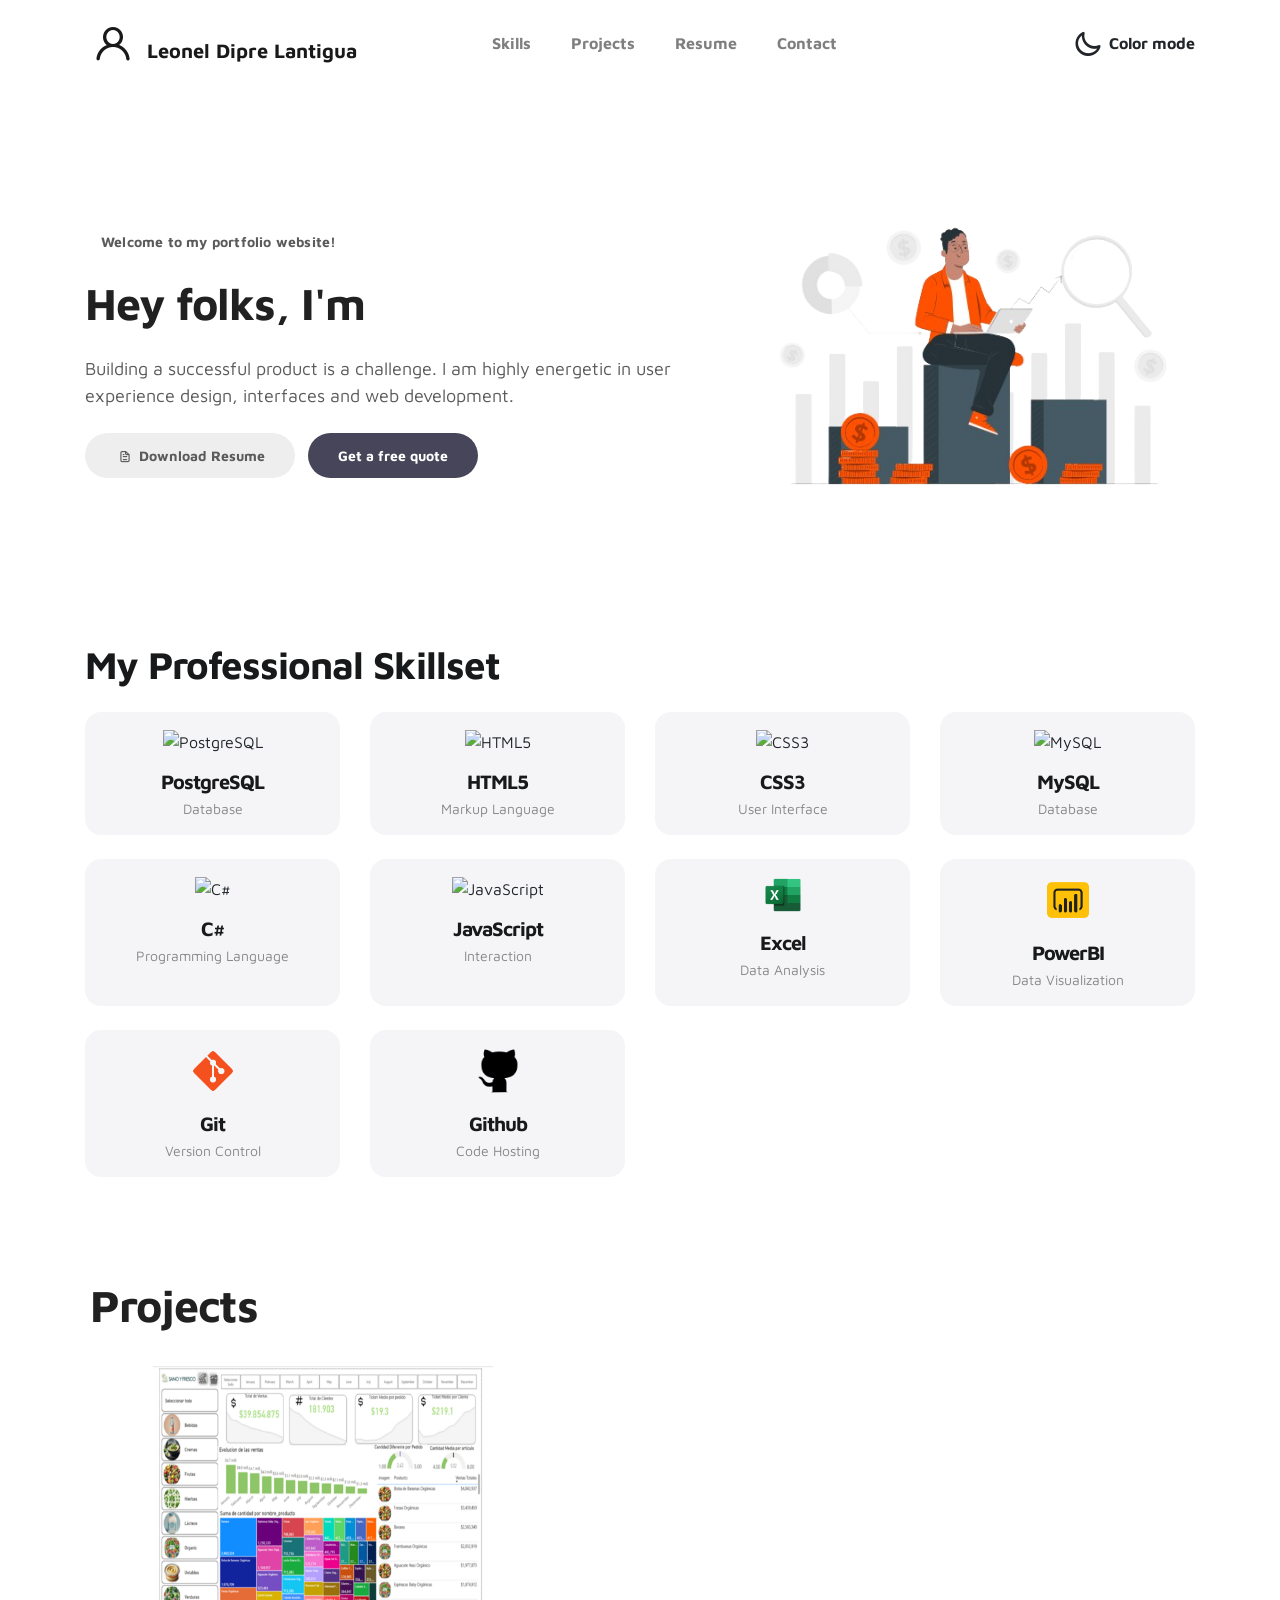
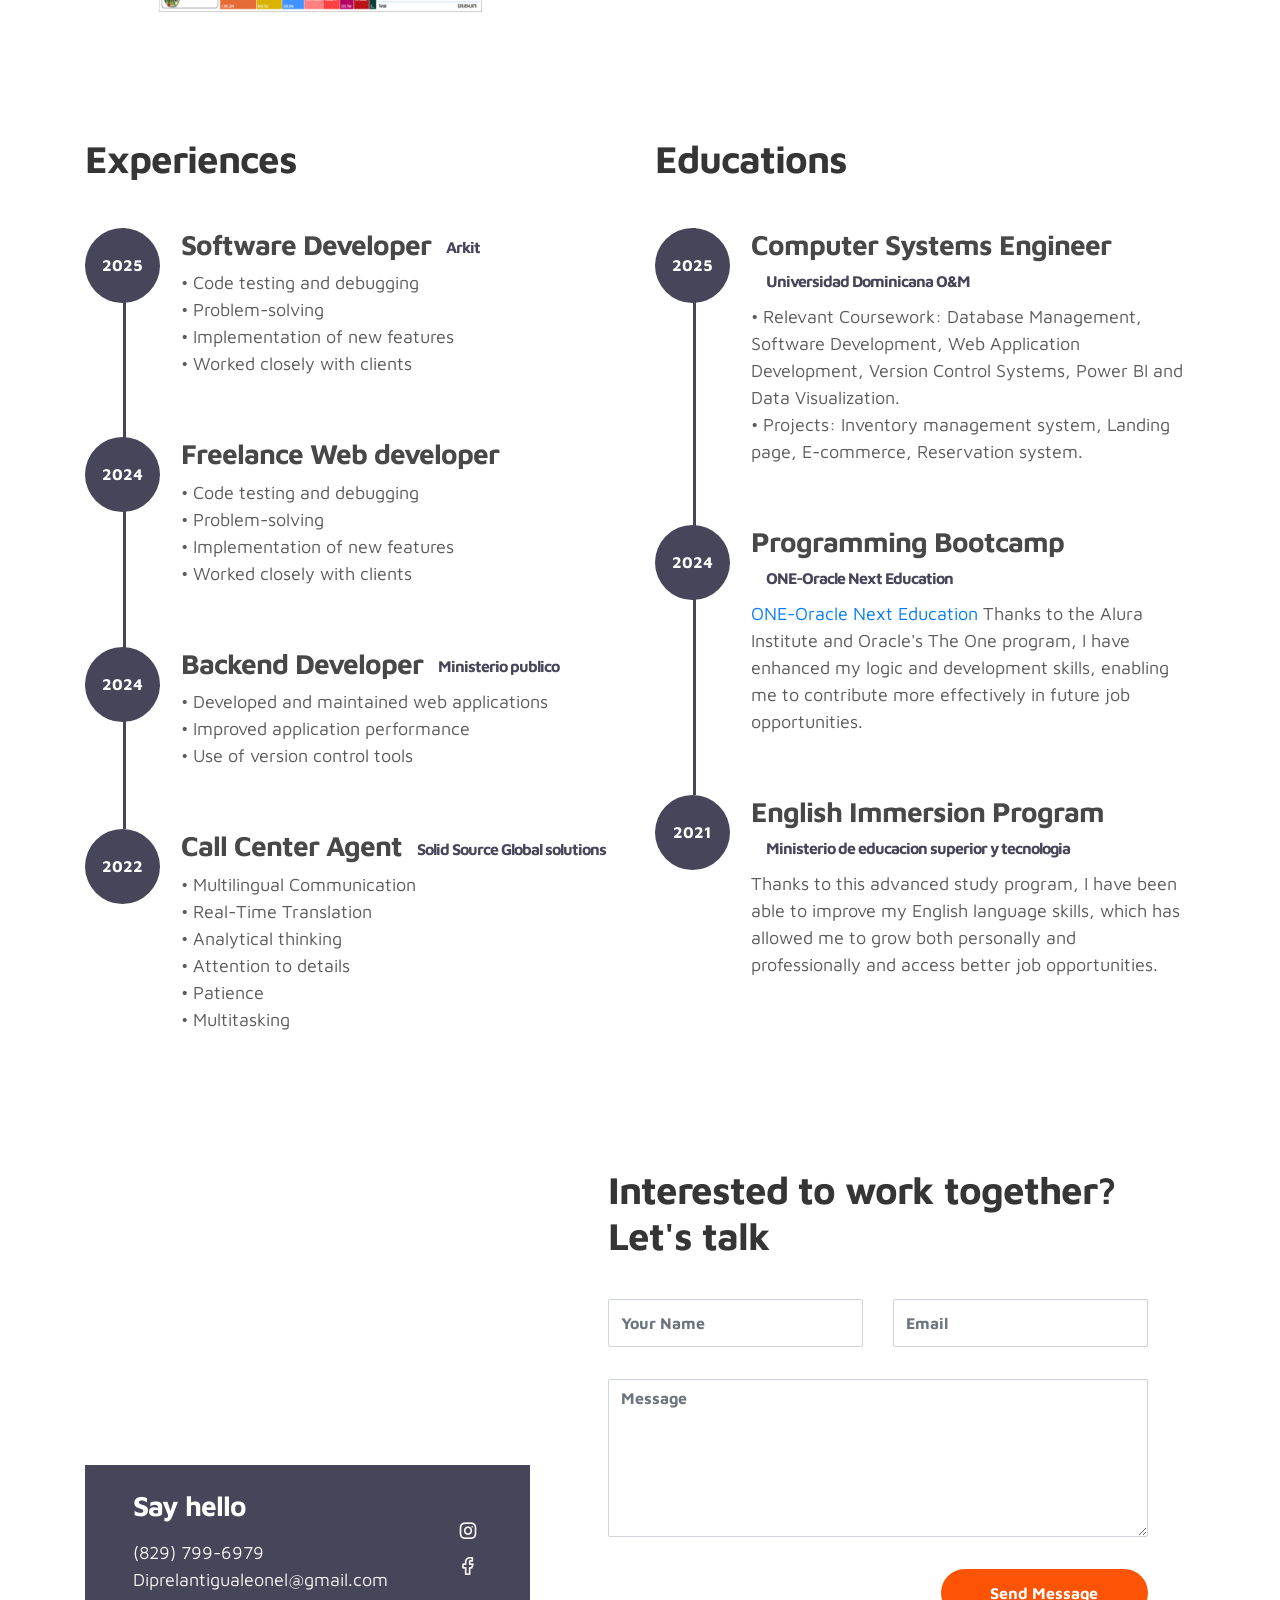
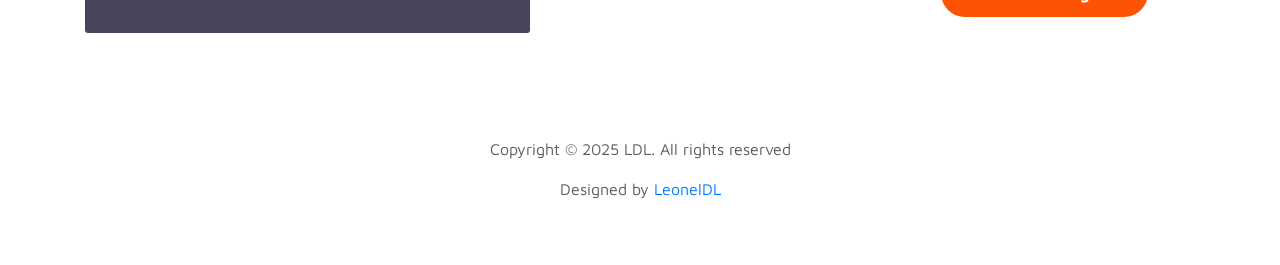
==== commit f6773cd5: "Mejoras en el portafolio: - Agregada la sección "Skills" - Reemplazado el botón "About" por "Skills"" ====
--- a/index.html
+++ b/index.html
@@ -36,10 +36,10 @@
             <div class="collapse navbar-collapse" id="navbarNav">
                 <ul class="navbar-nav mx-auto">
                     <li class="nav-item">
-                        <a href="#about" class="nav-link"><span data-hover="About">About</span></a>
+                        <a href="#skills" class="nav-link"><span data-hover="About">Skills</span></a>
                     </li>
                     <li class="nav-item">
-                        <a href="#project" class="nav-link"><span data-hover="Projects">Projects</span></a>
+                        <a href="#portfolio" class="nav-link"><span data-hover="Projects">Projects</span></a>
                     </li>
                     <li class="nav-item">
                         <a href="#resume" class="nav-link"><span data-hover="Resume">Resume</span></a>
@@ -98,10 +98,90 @@
         </div>
     </section>
 
+    <!-- SKILLS -->
+<section class="skills-section py-1" id="skills" style="background:#fff;">
+  <div class="container">
+    <h2 class="mb-4" style="font-weight:700; color:#18191A;">My Professional Skillset</h2>
+    <div class="row">
+      <!-- Skill Card -->
+      <div class="col-md-3 col-6 mb-4">
+        <div class="skill-card p-3 h-100 text-center" style="background:#f5f5f7; border-radius:16px;">
+          <img src="https://cdn.jsdelivr.net/gh/devicons/devicon/icons/postgresql/postgresql-original.svg" alt="PostgreSQL" width="40" height="40"/>
+          <h5 class="mt-3 mb-1" style="color:#18191A;">PostgreSQL</h5>
+          <p class="mb-0" style="font-size:14px; color:#888;">Database</p>
+        </div>
+      </div>
+      <div class="col-md-3 col-6 mb-4">
+        <div class="skill-card p-3 h-100 text-center" style="background:#f5f5f7; border-radius:16px;">
+          <img src="https://cdn.jsdelivr.net/gh/devicons/devicon/icons/html5/html5-original.svg" alt="HTML5" width="40" height="40"/>
+          <h5 class="mt-3 mb-1" style="color:#18191A;">HTML5</h5>
+          <p class="mb-0" style="font-size:14px; color:#888;">Markup Language</p>
+        </div>
+      </div>
+      <div class="col-md-3 col-6 mb-4">
+        <div class="skill-card p-3 h-100 text-center" style="background:#f5f5f7; border-radius:16px;">
+          <img src="https://cdn.jsdelivr.net/gh/devicons/devicon/icons/css3/css3-original.svg" alt="CSS3" width="40" height="40"/>
+          <h5 class="mt-3 mb-1" style="color:#18191A;">CSS3</h5>
+          <p class="mb-0" style="font-size:14px; color:#888;">User Interface</p>
+        </div>
+      </div>
+      <div class="col-md-3 col-6 mb-4">
+        <div class="skill-card p-3 h-100 text-center" style="background:#f5f5f7; border-radius:16px;">
+          <img src="https://cdn.jsdelivr.net/gh/devicons/devicon/icons/mysql/mysql-original.svg" alt="MySQL" width="40" height="40"/>
+          <h5 class="mt-3 mb-1" style="color:#18191A;">MySQL</h5>
+          <p class="mb-0" style="font-size:14px; color:#888;">Database</p>
+        </div>
+      </div>
+      <div class="col-md-3 col-6 mb-4">
+        <div class="skill-card p-3 h-100 text-center" style="background:#f5f5f7; border-radius:16px;">
+          <img src="https://cdn.jsdelivr.net/gh/devicons/devicon/icons/csharp/csharp-original.svg" alt="C#" width="40" height="40"/>
+          <h5 class="mt-3 mb-1" style="color:#18191A;">C#</h5>
+          <p class="mb-0" style="font-size:14px; color:#888;">Programming Language</p>
+        </div>
+      </div>
+      <div class="col-md-3 col-6 mb-4">
+        <div class="skill-card p-3 h-100 text-center" style="background:#f5f5f7; border-radius:16px;">
+          <img src="https://cdn.jsdelivr.net/gh/devicons/devicon/icons/javascript/javascript-original.svg" alt="JavaScript" width="40" height="40"/>
+          <h5 class="mt-3 mb-1" style="color:#18191A;">JavaScript</h5>
+          <p class="mb-0" style="font-size:14px; color:#888;">Interaction</p>
+        </div>
+      </div>
+      <div class="col-md-3 col-6 mb-4">
+        <div class="skill-card p-3 h-100 text-center" style="background:#f5f5f7; border-radius:16px;">
+          <img src="images/undraw/excel.png" alt="Excel" width="40" height="40"/>
+          <h5 class="mt-3 mb-1" style="color:#18191A;">Excel</h5>
+          <p class="mb-0" style="font-size:14px; color:#888;">Data Analysis</p>
+        </div>
+      </div>
+      <div class="col-md-3 col-6 mb-4">
+        <div class="skill-card p-3 h-100 text-center" style="background:#f5f5f7; border-radius:16px;">
+              <img src="images/undraw/powerbi.png" alt="PowerBI" width="50" height="50"/>
+          <h5 class="mt-3 mb-1" style="color:#18191A;">PowerBI</h5>
+          <p class="mb-0" style="font-size:14px; color:#888;">Data Visualization</p>
+        </div>     
+      </div>
+       <div class="col-md-3 col-6 mb-4">
+        <div class="skill-card p-3 h-100 text-center" style="background:#f5f5f7; border-radius:16px;">
+              <img src="images/undraw/git.png" alt="PowerBI" width="50" height="50"/>
+          <h5 class="mt-3 mb-1" style="color:#18191A;">Git</h5>
+          <p class="mb-0" style="font-size:14px; color:#888;">Version Control</p>
+        </div>     
+      </div>
+      <div class="col-md-3 col-6 mb-4">
+        <div class="skill-card p-3 h-100 text-center" style="background:#f5f5f7; border-radius:16px;">
+              <img src="images/undraw/github.png" alt="PowerBI" width="50" height="50"/>
+          <h5 class="mt-3 mb-1" style="color:#18191A;">Github</h5>
+          <p class="mb-0" style="font-size:14px; color:#888;">Code Hosting</p>
+        </div>     
+      </div>
+    </div>
+  </div>
+</section>
+     
     <!-- PROJECTS -->
     <section id="portfolio" class="portfolio">
       <div class="contenido-seccion">
-          <h2>PORTFOLIO</h2>
+          <h1>Projects</h1>
           <div class="galeria">
               <div class="proyecto">
                   <img src="images/project/powerbi.png" alt="">
@@ -332,6 +412,23 @@
           </div>
      </footer>
 
+     <script>
+        document.addEventListener('DOMContentLoaded', function() {
+            const colorModeBtn = document.querySelector('.color-mode');
+            const skillsSection = document.querySelector('.skills-section');
+            let darkMode = false;
+
+            colorModeBtn.addEventListener('click', function() {
+            darkMode = !darkMode;
+            if (darkMode) {
+                skillsSection.classList.add('dark-mode');
+            } else {
+                skillsSection.classList.remove('dark-mode');
+            }
+            });
+        });
+    </script>
+
     <script src="js/jquery-3.3.1.min.js"></script>
     <script src="js/popper.min.js"></script>
     <script src="js/bootstrap.min.js"></script>
@@ -340,6 +437,5 @@
     <script src="js/owl.carousel.min.js"></script>
     <script src="js/smoothscroll.js"></script>
     <script src="js/custom.js"></script>
-
   </body>
 </html>
--- a/css/tooplate-style.css
+++ b/css/tooplate-style.css
@@ -552,3 +552,16 @@
 }
 
 
+.skills-section.dark-mode {
+  background: #18191A !important;
+}
+.skills-section.dark-mode .skill-card {
+  background: #23272F !important;
+}
+.skills-section.dark-mode h2,
+.skills-section.dark-mode h5 {
+  color: #fff !important;
+}
+.skills-section.dark-mode p {
+  color: #bbb !important;
+}
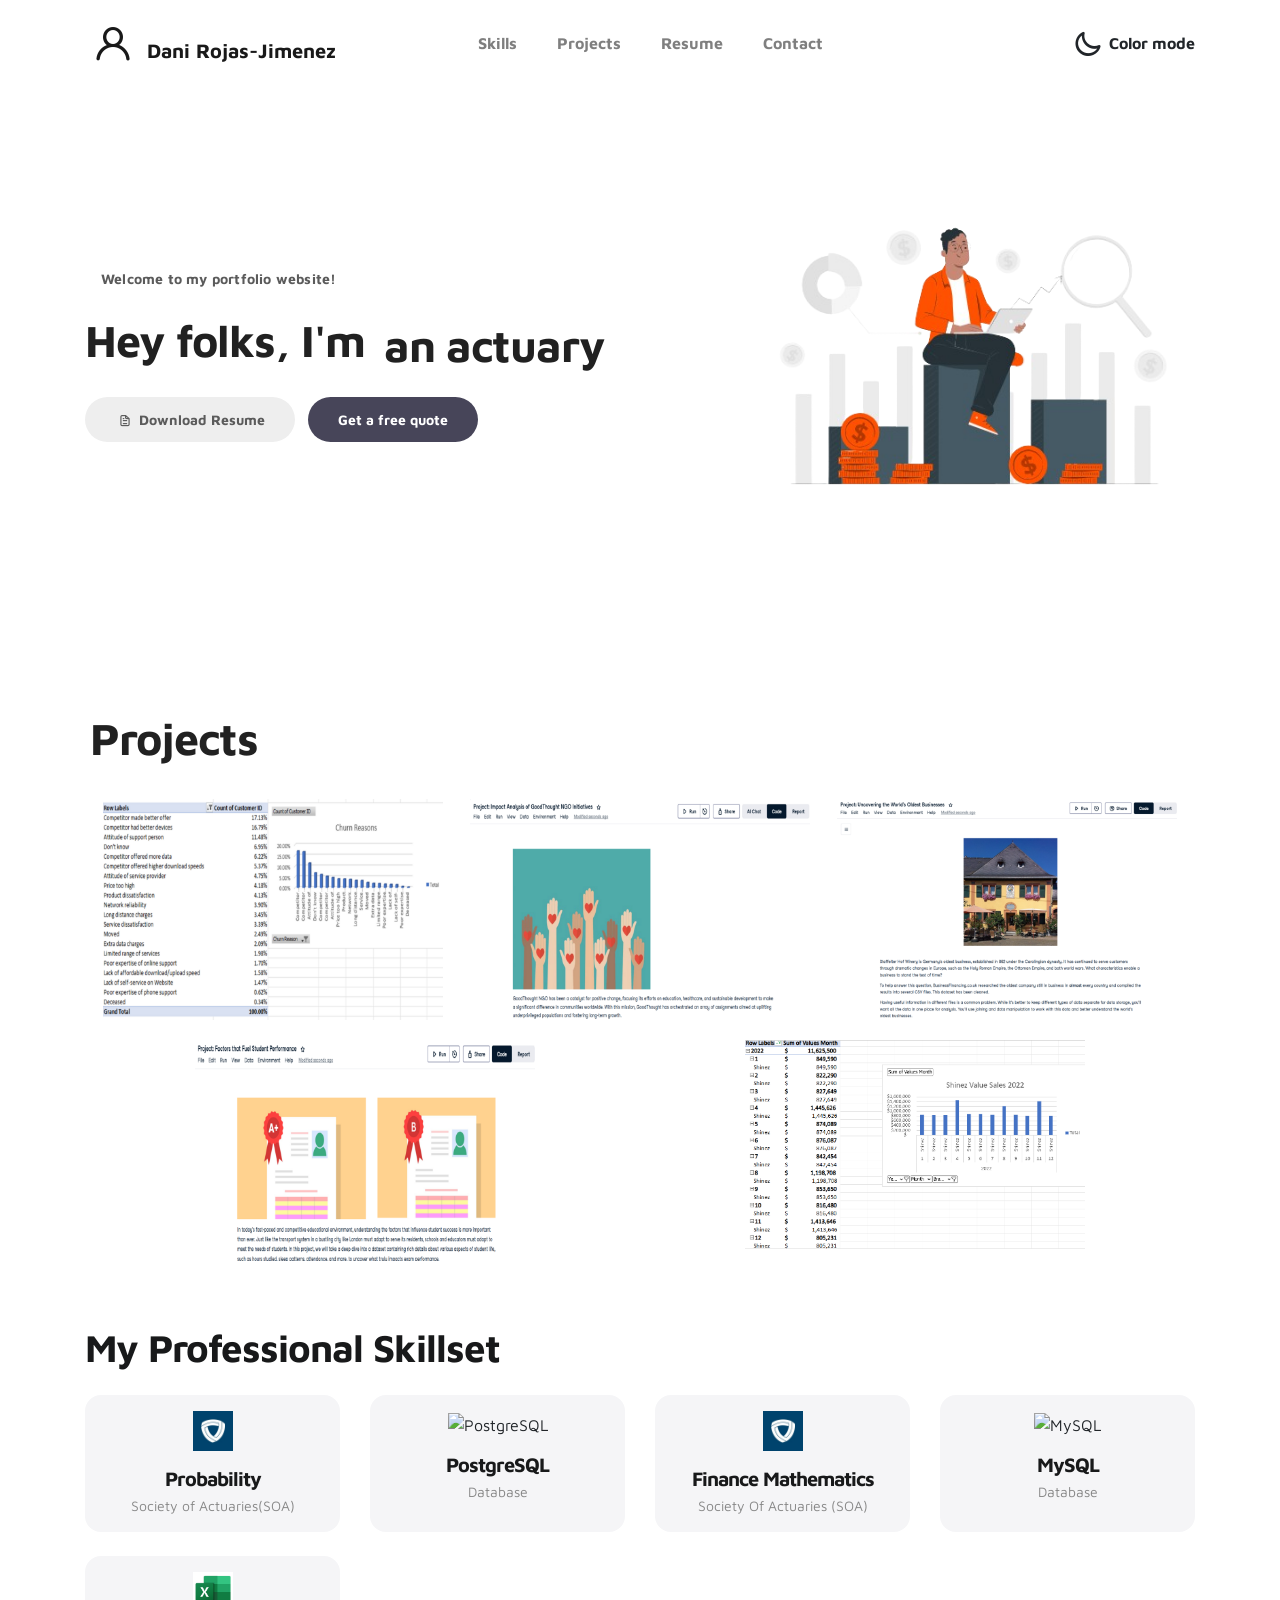
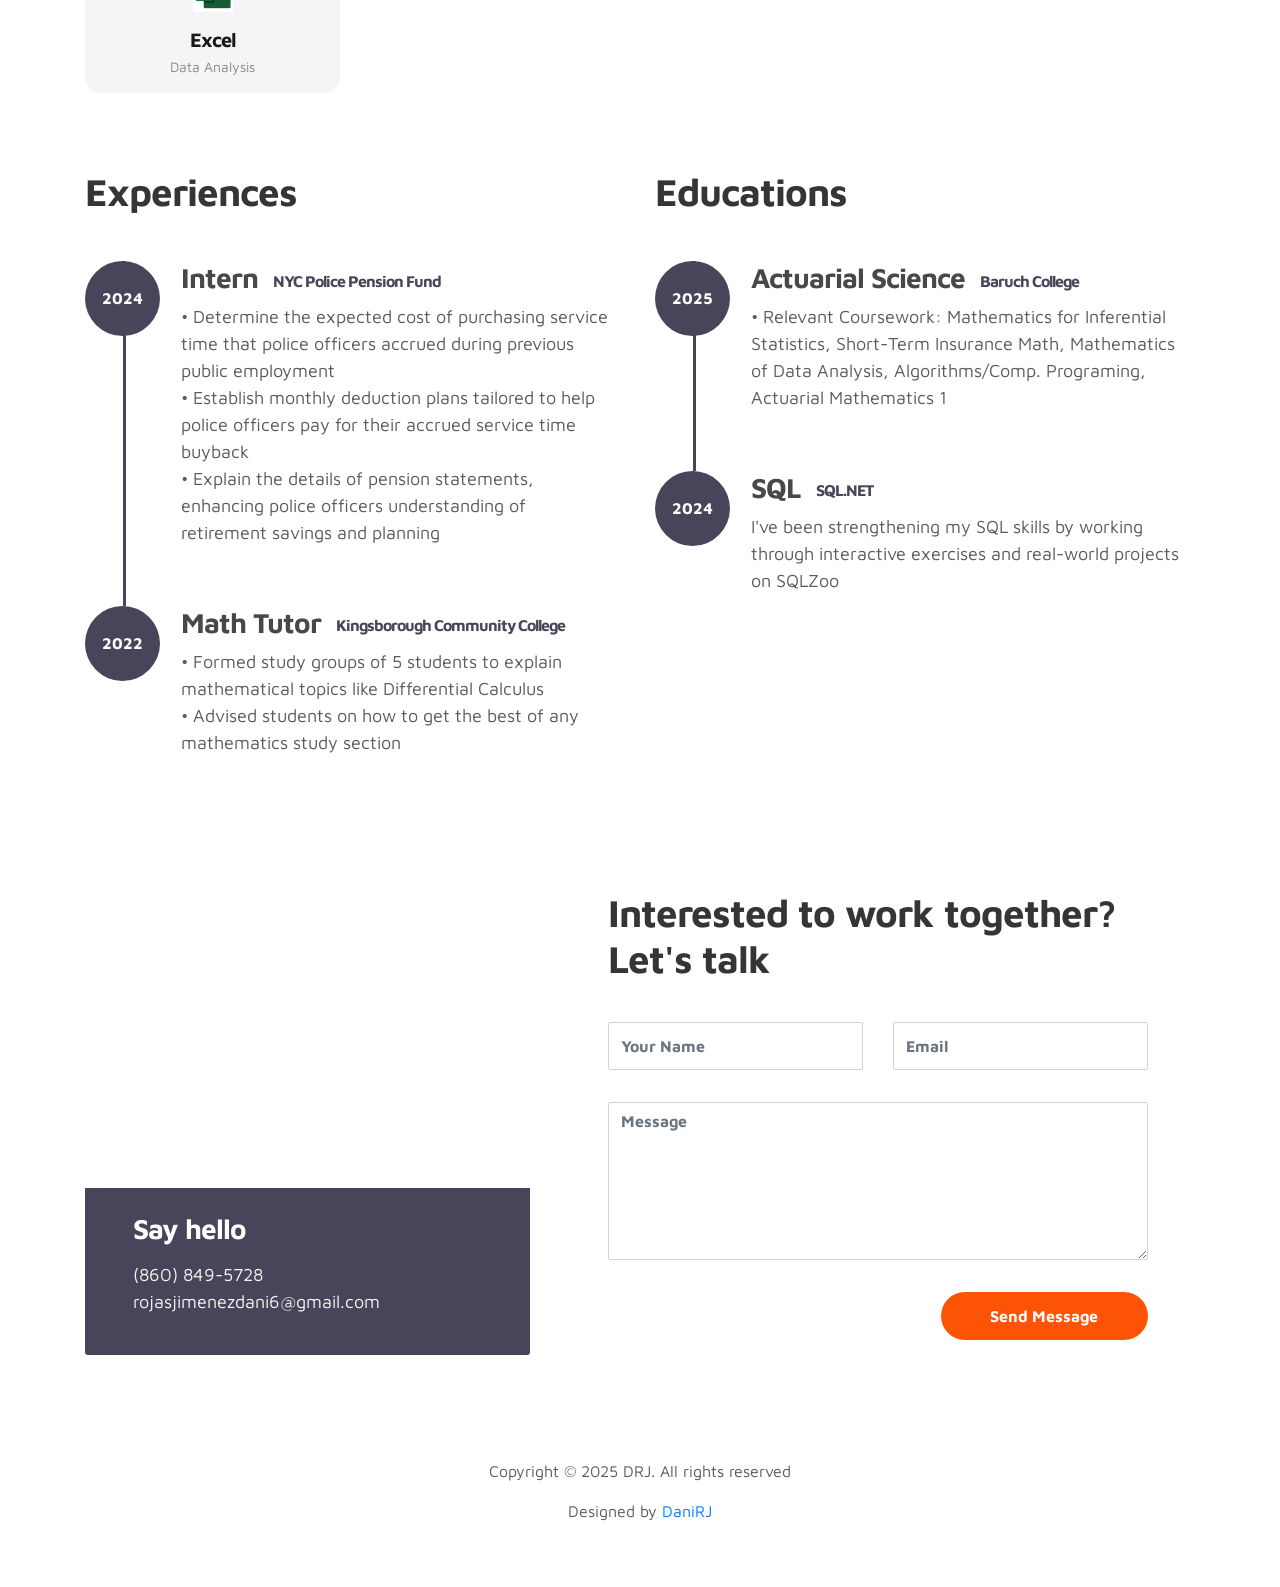
==== commit 0aa166e3: "feat:  Mejoras en el portafolio - Agregada la sección "Skills" - Reemplazado el botón "About" por "S" ====
--- a/index.html
+++ b/index.html
@@ -24,7 +24,7 @@
     <!-- MENU -->
     <nav class="navbar navbar-expand-sm navbar-light">
         <div class="container">
-            <a class="navbar-brand" href="index.html"><i class='uil uil-user'></i> Leonel Dipre Lantigua</a>
+            <a class="navbar-brand" href="index.html"><i class='uil uil-user'></i> Dani Rojas-Jimenez</a>
 
             <button class="navbar-toggler" type="button" data-toggle="collapse" data-target="#navbarNav" aria-controls="navbarNav" aria-expanded="false"
                 aria-label="Toggle navigation">
@@ -36,7 +36,7 @@
             <div class="collapse navbar-collapse" id="navbarNav">
                 <ul class="navbar-nav mx-auto">
                     <li class="nav-item">
-                        <a href="#skills" class="nav-link"><span data-hover="About">Skills</span></a>
+                        <a href="#skills" class="nav-link"><span data-hover="Skills">Skills</span></a>
                     </li>
                     <li class="nav-item">
                         <a href="#portfolio" class="nav-link"><span data-hover="Projects">Projects</span></a>
@@ -72,14 +72,12 @@
                         <h1 class="animated animated-text">
                             <span class="mr-2">Hey folks, I'm</span>
                                 <div class="animated-info">
-                                    <span class="animated-item">Data Analyst</span>                                  
+                                    <span class="mr-2"> an actuary</span>                                 
                                 </div>
                         </h1>
 
-                        <p>Building a successful product is a challenge. I am highly energetic in user experience design, interfaces and web development.</p>
-                        
                         <div class="custom-btn-group mt-4">
-                          <a href="docs/CV.pdf" class="btn mr-lg-2 custom-btn" download="CV">
+                          <a href="docs/Dani Rojas-Jimenez.pdf" class="btn mr-lg-2 custom-btn" download="Dani Rojas-Jimenez">
                             <i class='uil uil-file-alt'></i> Download Resume
                           </a>
                           
@@ -98,12 +96,68 @@
         </div>
     </section>
 
-    <!-- SKILLS -->
+    <!-- PROJECTS -->
+    <section id="portfolio" class="portfolio">
+      <div class="contenido-seccion">
+          <h1>Projects</h1>
+          <div class="galeria">
+              <div class="proyecto">
+            <a href="https://1drv.ms/x/c/69185a4bdac38527/EWIb9XPbPdhNoozDDopAjsQBbDptTrr8AOjRm_J0lEZH3Q?e=Da4jZ9" target="_blank">
+        <img src="images/project/data_excel.png" alt="">
+            <div class="overlay">
+            <h3>Excel</h3>
+            </div>
+        </a>
+        </div>
+              <div class="proyecto">
+                <a href="https://www.datacamp.com/datalab/w/3989bcd8-e46f-429b-b382-35560b77cd84/edit#32803968-253d-4647-9262-8be3fa184271" target="_blank">             
+                  <img src="images/project/donations.png" alt="">
+                  <div class="overlay">
+                      <h3>PostgreSQL</h3>
+                  </div>
+                  </a>
+              </div>
+              <div class="proyecto">
+                <a href="https://www.datacamp.com/datalab/w/5f26a4b5-3b36-4f84-88f8-4f04860bc3f1/edit#a72c3591-e237-49ba-b20f-a739b27b5a7ehttps://www.datacamp.com/datalab/w/5f26a4b5-3b36-4f84-88f8-4f04860bc3f1/edit#a72c3591-e237-49ba-b20f-a739b27b5a7e" target="_blank">
+                  <img src="images/project/oldest_business.png" alt="">
+                  <div class="overlay">
+                      <h3>PostgreSQL</h3>
+                  </div>
+                  </a>
+              </div>
+              <div class="proyecto">
+                <a href="https://www.datacamp.com/datalab/w/12da1a79-2e52-4cae-9f74-30d922a497fb/edit#f9155930-c858-48ef-aecc-594757c17182" target="_blank">
+                  <img src="images/project/student_performance.png" alt="">
+                  <div class="overlay">
+                      <h3>PostgreSQL</h3>
+                  </div>
+                  </a>
+              </div>
+              <div class="proyecto">
+                <a href="https://1drv.ms/x/c/69185a4bdac38527/ERcdcbiqAj9AhEGpcuOdvyMB4lUw0vEBDJrqqG8PGHF0LQ?e=Vt4Wxx" target="_blank">
+                  <img src="images/project/Gross_Margin.png" alt="">
+                  <div class="overlay">
+                      <h3>Excel</h3>
+                  </div>
+                  </a>
+              </div>
+          </div>
+      </div>
+  </section>
+
+  <!-- SKILLS -->
 <section class="skills-section py-1" id="skills" style="background:#fff;">
   <div class="container">
     <h2 class="mb-4" style="font-weight:700; color:#18191A;">My Professional Skillset</h2>
     <div class="row">
       <!-- Skill Card -->
+       <div class="col-md-3 col-6 mb-4">
+        <div class="skill-card p-3 h-100 text-center" style="background:#f5f5f7; border-radius:16px;">
+          <img src="images/undraw/SOA.jpg" alt="Probability" width="40" height="40"/>
+          <h5 class="mt-3 mb-1" style="color:#18191A;">Probability</h5>
+          <p class="mb-0" style="font-size:14px; color:#888;">Society of Actuaries(SOA)</p>
+        </div>
+      </div>
       <div class="col-md-3 col-6 mb-4">
         <div class="skill-card p-3 h-100 text-center" style="background:#f5f5f7; border-radius:16px;">
           <img src="https://cdn.jsdelivr.net/gh/devicons/devicon/icons/postgresql/postgresql-original.svg" alt="PostgreSQL" width="40" height="40"/>
@@ -113,16 +167,10 @@
       </div>
       <div class="col-md-3 col-6 mb-4">
         <div class="skill-card p-3 h-100 text-center" style="background:#f5f5f7; border-radius:16px;">
-          <img src="https://cdn.jsdelivr.net/gh/devicons/devicon/icons/html5/html5-original.svg" alt="HTML5" width="40" height="40"/>
-          <h5 class="mt-3 mb-1" style="color:#18191A;">HTML5</h5>
-          <p class="mb-0" style="font-size:14px; color:#888;">Markup Language</p>
-        </div>
-      </div>
-      <div class="col-md-3 col-6 mb-4">
-        <div class="skill-card p-3 h-100 text-center" style="background:#f5f5f7; border-radius:16px;">
-          <img src="https://cdn.jsdelivr.net/gh/devicons/devicon/icons/css3/css3-original.svg" alt="CSS3" width="40" height="40"/>
-          <h5 class="mt-3 mb-1" style="color:#18191A;">CSS3</h5>
-          <p class="mb-0" style="font-size:14px; color:#888;">User Interface</p>
+          <img src="images/undraw/SOA.jpg" alt="Finance_Mathematics" width="40" height="40"/>
+          <h5 class="mt-3 mb-1" style="color:#18191A;">Finance Mathematics </h5>
+          <p class="mb-0" style="font-size:14px; color:#888;">Society Of Actuaries (SOA)</p>
+          
         </div>
       </div>
       <div class="col-md-3 col-6 mb-4">
@@ -131,103 +179,18 @@
           <h5 class="mt-3 mb-1" style="color:#18191A;">MySQL</h5>
           <p class="mb-0" style="font-size:14px; color:#888;">Database</p>
         </div>
-      </div>
+      </div>     
       <div class="col-md-3 col-6 mb-4">
         <div class="skill-card p-3 h-100 text-center" style="background:#f5f5f7; border-radius:16px;">
-          <img src="https://cdn.jsdelivr.net/gh/devicons/devicon/icons/csharp/csharp-original.svg" alt="C#" width="40" height="40"/>
-          <h5 class="mt-3 mb-1" style="color:#18191A;">C#</h5>
-          <p class="mb-0" style="font-size:14px; color:#888;">Programming Language</p>
-        </div>
-      </div>
-      <div class="col-md-3 col-6 mb-4">
-        <div class="skill-card p-3 h-100 text-center" style="background:#f5f5f7; border-radius:16px;">
-          <img src="https://cdn.jsdelivr.net/gh/devicons/devicon/icons/javascript/javascript-original.svg" alt="JavaScript" width="40" height="40"/>
-          <h5 class="mt-3 mb-1" style="color:#18191A;">JavaScript</h5>
-          <p class="mb-0" style="font-size:14px; color:#888;">Interaction</p>
-        </div>
-      </div>
-      <div class="col-md-3 col-6 mb-4">
-        <div class="skill-card p-3 h-100 text-center" style="background:#f5f5f7; border-radius:16px;">
-          <img src="images/undraw/excel.png" alt="Excel" width="40" height="40"/>
+          <img src="images/undraw/Excel.jpg" alt="Excel" width="40" height="40"/>
           <h5 class="mt-3 mb-1" style="color:#18191A;">Excel</h5>
           <p class="mb-0" style="font-size:14px; color:#888;">Data Analysis</p>
         </div>
       </div>
-      <div class="col-md-3 col-6 mb-4">
-        <div class="skill-card p-3 h-100 text-center" style="background:#f5f5f7; border-radius:16px;">
-              <img src="images/undraw/powerbi.png" alt="PowerBI" width="50" height="50"/>
-          <h5 class="mt-3 mb-1" style="color:#18191A;">PowerBI</h5>
-          <p class="mb-0" style="font-size:14px; color:#888;">Data Visualization</p>
-        </div>     
-      </div>
-       <div class="col-md-3 col-6 mb-4">
-        <div class="skill-card p-3 h-100 text-center" style="background:#f5f5f7; border-radius:16px;">
-              <img src="images/undraw/git.png" alt="PowerBI" width="50" height="50"/>
-          <h5 class="mt-3 mb-1" style="color:#18191A;">Git</h5>
-          <p class="mb-0" style="font-size:14px; color:#888;">Version Control</p>
-        </div>     
-      </div>
-      <div class="col-md-3 col-6 mb-4">
-        <div class="skill-card p-3 h-100 text-center" style="background:#f5f5f7; border-radius:16px;">
-              <img src="images/undraw/github.png" alt="PowerBI" width="50" height="50"/>
-          <h5 class="mt-3 mb-1" style="color:#18191A;">Github</h5>
-          <p class="mb-0" style="font-size:14px; color:#888;">Code Hosting</p>
-        </div>     
-      </div>
+       
     </div>
   </div>
 </section>
-     
-    <!-- PROJECTS -->
-    <section id="portfolio" class="portfolio">
-      <div class="contenido-seccion">
-          <h1>Projects</h1>
-          <div class="galeria">
-              <div class="proyecto">
-                  <img src="images/project/powerbi.png" alt="">
-                  <div class="overlay">
-                      <h3>PowerBI</h3>
-                      <p>Fotografía</p>
-                  </div>
-              </div>
-              <div class="proyecto">
-                  <img src="images/project/p1.jpg" alt="">
-                  <div class="overlay">
-                      <h3>Diseño Creativo</h3>
-                      <p>Fotografía</p>
-                  </div>
-              </div>
-              <div class="proyecto">
-                  <img src="images/project/p1.jpg" alt="">
-                  <div class="overlay">
-                      <h3>Diseño Creativo</h3>
-                      <p>Fotografía</p>
-                  </div>
-              </div>
-              <div class="proyecto">
-                  <img src="images/project/p1.jpg" alt="">
-                  <div class="overlay">
-                      <h3>Diseño Creativo</h3>
-                      <p>Fotografía</p>
-                  </div>
-              </div>
-              <div class="proyecto">
-                  <img src="images/project/p1.jpg" alt="">
-                  <div class="overlay">
-                      <h3>Diseño Creativo</h3>
-                      <p>Fotografía</p>
-                  </div>
-              </div>
-              <div class="proyecto">
-                  <img src="images/project/p1.jpg" alt="">
-                  <div class="overlay">
-                      <h3>Diseño Creativo</h3>
-                      <p>Fotografía</p>
-                  </div>
-              </div>
-          </div>
-      </div>
-  </section>
 
     <!-- FEATURES -->
     <section class="resume py-5 d-lg-flex justify-content-center align-items-center" id="resume">
@@ -236,6 +199,36 @@
 
                 <div class="col-lg-6 col-12">
                   <h2 class="mb-4">Experiences</h2>
+
+                    <div class="timeline">
+                        <div class="timeline-wrapper">
+                             <div class="timeline-yr">
+                                  <span>2024</span>
+                             </div>
+                             <div class="timeline-info">
+                                  <h3><span>Intern</span><small>NYC Police Pension Fund</small></h3>
+                                <p> • Determine the expected cost of purchasing service time that police officers accrued during previous public employment </br>  
+                                    • Establish monthly deduction plans tailored to help police officers pay for their accrued service time buyback </br>
+                                    • Explain the details of pension statements, enhancing police officers understanding of retirement savings and planning </br>  
+                             </div>
+                        </div>
+
+                        <div class="timeline-wrapper">
+                            <div class="timeline-yr">
+                                <span>2022</span>
+                            </div>
+                            <div class="timeline-info">
+                                <h3><span>Math Tutor</span><small>Kingsborough Community College</small></h3>
+                              <p> • Formed study groups of 5 students to explain mathematical topics like Differential Calculus </br>  
+                                  • Advised students on how to get the best of any mathematics study section </br>
+                            </div>
+                        </div>
+
+                    </div>
+                </div>
+
+                <div class="col-lg-6 col-12">
+                  <h2 class="mb-4 mobile-mt-2">Educations</h2>
 
                     <div class="timeline">
                         <div class="timeline-wrapper">
@@ -243,11 +236,8 @@
                                   <span>2025</span>
                              </div>
                              <div class="timeline-info">
-                                  <h3><span>Software Developer</span><small>Arkit</small></h3>
-                                <p> • Code testing and debugging</br>  
-                                    • Problem-solving</br>
-                                    • Implementation of new features </br>  
-                                    • Worked closely with clients </p>
+                                  <h3><span>Actuarial Science</span><small>Baruch College</small></h3>
+                                 <p>• Relevant Coursework: Mathematics for Inferential Statistics, Short-Term Insurance Math, Mathematics of Data Analysis, Algorithms/Comp. Programing, Actuarial Mathematics 1 </p>
                              </div>
                         </div>
 
@@ -256,77 +246,8 @@
                                 <span>2024</span>
                             </div>
                             <div class="timeline-info">
-                                <h3><span>Freelance Web developer</span><small></small></h3>
-                              <p> • Code testing and debugging</br>  
-                                  • Problem-solving</br>
-                                  • Implementation of new features </br>  
-                                  • Worked closely with clients </p>
-                            </div>
-                        </div>
-
-                        <div class="timeline-wrapper">
-                            <div class="timeline-yr">
-                                <span>2024</span>
-                            </div>
-                            <div class="timeline-info">
-                                <h3><span>Backend Developer</span><small>Ministerio publico</small></h3>
-                               <p>• Developed and maintained web applications</br> 
-                                  • Improved application performance  </br> 
-                                  • Use of version control tools </p>
-                            </div>
-                        </div>
-                        
-                        <div class="timeline-wrapper">
-                            <div class="timeline-yr">
-                                <span>2022</span>
-                            </div>
-                            <div class="timeline-info">
-                              <h3><span>Call Center Agent</span><small>Solid Source Global solutions</small></h3>
-                             <p>• Multilingual Communication </br> 
-                                • Real-Time Translation</br> 
-                                • Analytical thinking </br> 
-                                • Attention to details </br> 
-                                • Patience </br>  
-                                • Multitasking </p>
-                         </div>
-                        </div>
-
-                    </div>
-                </div>
-
-                <div class="col-lg-6 col-12">
-                  <h2 class="mb-4 mobile-mt-2">Educations</h2>
-
-                    <div class="timeline">
-                        <div class="timeline-wrapper">
-                             <div class="timeline-yr">
-                                  <span>2025</span>
-                             </div>
-                             <div class="timeline-info">
-                                  <h3><span>Computer Systems Engineer</span><small>Universidad Dominicana O&M</small></h3>
-                                 <p>• Relevant Coursework: Database Management, Software Development, Web Application Development, Version Control Systems, Power BI and Data Visualization.</br >
-                                    • Projects: Inventory management system, Landing page, E-commerce, Reservation system.</p>
-                             </div>
-                        </div>
-
-                        <div class="timeline-wrapper">
-                            <div class="timeline-yr">
-                                <span>2024</span>
-                            </div>
-                            <div class="timeline-info">
-                                <h3><span>Programming Bootcamp</span><small>ONE-Oracle Next Education</small></h3>
-                                <p><a rel="nofollow" href="https://www.oracle.com/co/education/oracle-for-education/">ONE-Oracle Next Education</a> Thanks to the Alura Institute and Oracle's The One program,
-                                   I have enhanced my logic and development skills, enabling me to contribute more effectively in future job opportunities.</p>
-                            </div>
-                        </div>
-                        
-                        <div class="timeline-wrapper">
-                            <div class="timeline-yr">
-                                <span>2021</span>
-                            </div>
-                            <div class="timeline-info">
-                                <h3><span>English Immersion Program</span><small>Ministerio de educacion superior y tecnologia</small></h3>
-                                <p>Thanks to this advanced study program, I have been able to improve my English language skills, which has allowed me to grow both personally and professionally and access better job opportunities.</p>
+                                <h3><span>SQL</span><small>SQL.NET</small></h3>
+                                <p> I've been strengthening my SQL skills by working through interactive exercises and real-world projects on SQLZoo</p>
                             </div>
                         </div>
 
@@ -344,20 +265,19 @@
           
           <div class="col-lg-5 mr-lg-5 col-12">
             <div class="google-map w-100">
-              <iframe src="https://www.google.com/maps/embed?pb=!1m18!1m12!1m3!1d244934.4362973204!2d-70.0688!3d18.4802!2m3!1f0!2f0!3f0!3m2!1i1024!2i768!4f13.1!3m3!1m2!1s0x8eaf89f1107ea5ab%3A0xd6c587b82715c164!2sSanto%20Domingo%2C%20Rep%C3%BAblica%20Dominicana!5e0!3m2!1ses!2sdo!4v1625582400000!5m2!1ses!2sdo" width="400" height="300" frameborder="0" style="border:0" allowfullscreen></iframe>
+              <iframe src="https://www.google.com/maps/embed?pb=!1m18!1m12!1m3!1d24156.34901968849!2d-74.0060152!3d40.7127281!2m3!1f0!2f0!3f0!3m2!1i1024!2i768!4f13.1!3m3!1m2!1s0x89c25a316c9b1b09%3A0x3c8c6e3b6b8b1b0!2sNew%20York%2C%20NY%2C%20USA!5e0!3m2!1sen!2sus!4v1719950000000!5m2!1sen!2sus" width="400" height="300" frameborder="0" style="border:0" allowfullscreen></iframe>
             </div>
 
             <div class="contact-info d-flex justify-content-between align-items-center py-4 px-lg-5">
                 <div class="contact-info-item">
                   <h3 class="mb-3 text-white">Say hello</h3>
-                  <p class="footer-text mb-0">(829) 799-6979</p>
-                  <p><a href="mailto:Diprelantigualeonel@gmail.com">Diprelantigualeonel@gmail.com</a></p>
+                  <p class="footer-text mb-0">(860) 849-5728</p>
+                  <p><a href="mailto:rojasjimenezdani6@gmail.com">rojasjimenezdani6@gmail.com</a></p>
                 </div>
 
                 <ul class="social-links">
-                     <li><a href="https://www.linkedin.com/in/leoneldl" class="uil uil-linkedin" data-toggle="tooltip" data-placement="left" title="Linkedin"></a></li>
-                     <li><a href="https://www.instagram.com/leoneldiprelantigua/" class="uil uil-instagram" data-toggle="tooltip" data-placement="left" title="Instagram"></a></li>
-                     <li><a href="#" class="uil uil-facebook" data-toggle="tooltip" data-placement="left" title="Facebook"></a></li>
+                     <li><a href="https://www.linkedin.com/in/dani-rojas-jimenez-900bb120a/" 
+                      class="uil uil-linkedin" data-toggle="tooltip" data-placement="left" title="Linkedin"></a></li>
                 </ul> 
             </div>
           </div>
@@ -366,7 +286,7 @@
             <div class="contact-form">
               <h2 class="mb-4">Interested to work together? Let's talk</h2>
 
-              <form action="https://formspree.io/f/xdkzvpqd" method="POST">
+              <form action="https://formspree.io/f/xeokbekl" method="POST">
                 <div class="row">
                   <div class="col-lg-6 col-12">
                     <input type="text" class="form-control" name="name" placeholder="Your Name" id="name" required>
@@ -381,7 +301,7 @@
                   </div>
 
                   <!-- Campo oculto para especificar el destinatario -->
-                  <input type="hidden" name="_to" value="Diprelantigualeonel@gmail.com">
+                  <input type="hidden" name="_to" value="rojasjimenezdani6@gmail.com">
                   <!-- Redirección después del envío -->
                   <input type="hidden" name="_next" value="thank-you.html">
                   <!-- Asunto del correo -->
@@ -404,15 +324,15 @@
                <div class="row">
 
                     <div class="col-lg-12 col-12">                                
-                        <p class="copyright-text text-center">Copyright &copy; 2025 LDL. All rights reserved</p>
-                        <p class="copyright-text text-center">Designed by <a rel="nofollow" href="https://www.linkedin.com/in/leoneldl">LeonelDL</a></p>
+                        <p class="copyright-text text-center">Copyright &copy; 2025 DRJ. All rights reserved</p>
+                        <p class="copyright-text text-center">Designed by <a rel="nofollow" href="https://www.linkedin.com/in/dani-rojas-jimenez-900bb120a/">DaniRJ</a></p>
                     </div>
                     
                </div>
           </div>
      </footer>
 
-     <script>
+    <script>
         document.addEventListener('DOMContentLoaded', function() {
             const colorModeBtn = document.querySelector('.color-mode');
             const skillsSection = document.querySelector('.skills-section');
@@ -437,5 +357,6 @@
     <script src="js/owl.carousel.min.js"></script>
     <script src="js/smoothscroll.js"></script>
     <script src="js/custom.js"></script>
+
   </body>
 </html>
--- a/css/tooplate-style.css
+++ b/css/tooplate-style.css
@@ -550,8 +550,7 @@
 body.dark-mode .portfolio .overlay {
     background: rgba(30, 30, 30, 0.85);
 }
-
-
+/*Skills_Section*/
 .skills-section.dark-mode {
   background: #18191A !important;
 }
@@ -564,4 +563,4 @@
 }
 .skills-section.dark-mode p {
   color: #bbb !important;
-}+}
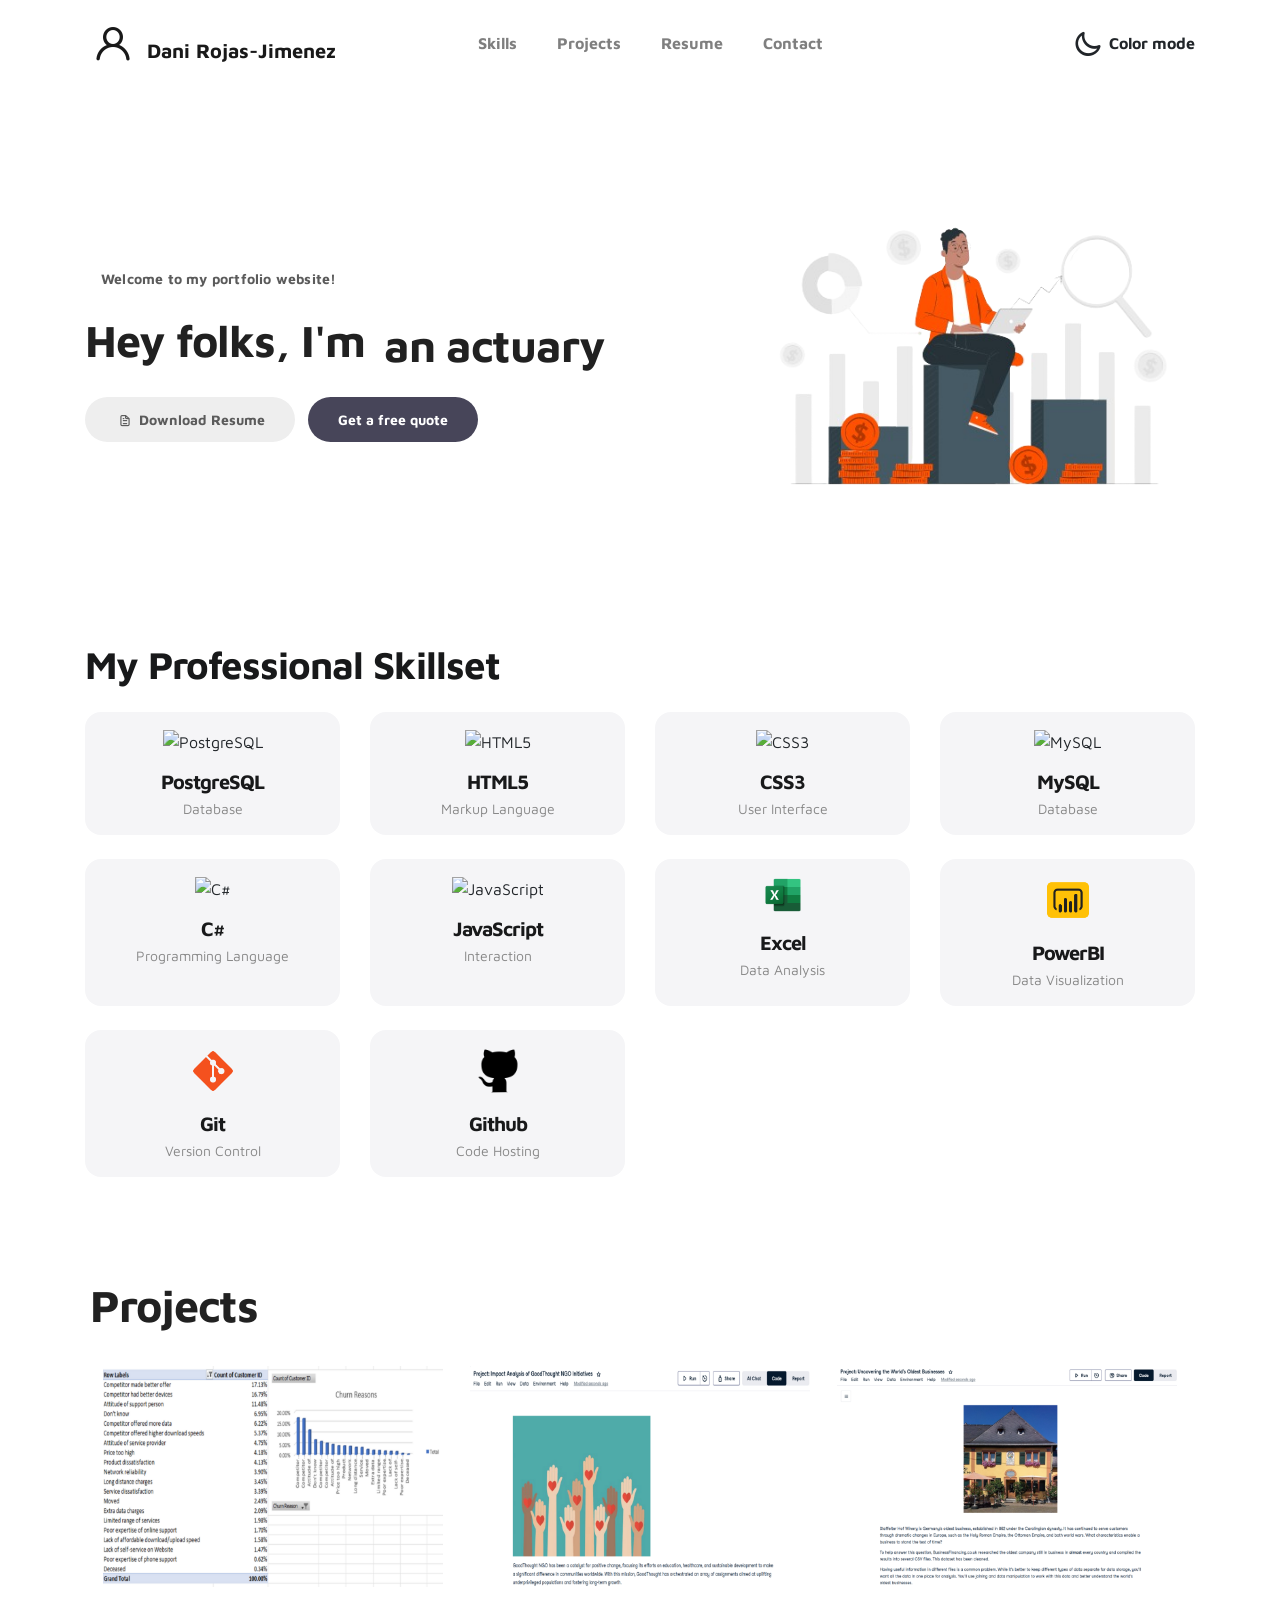
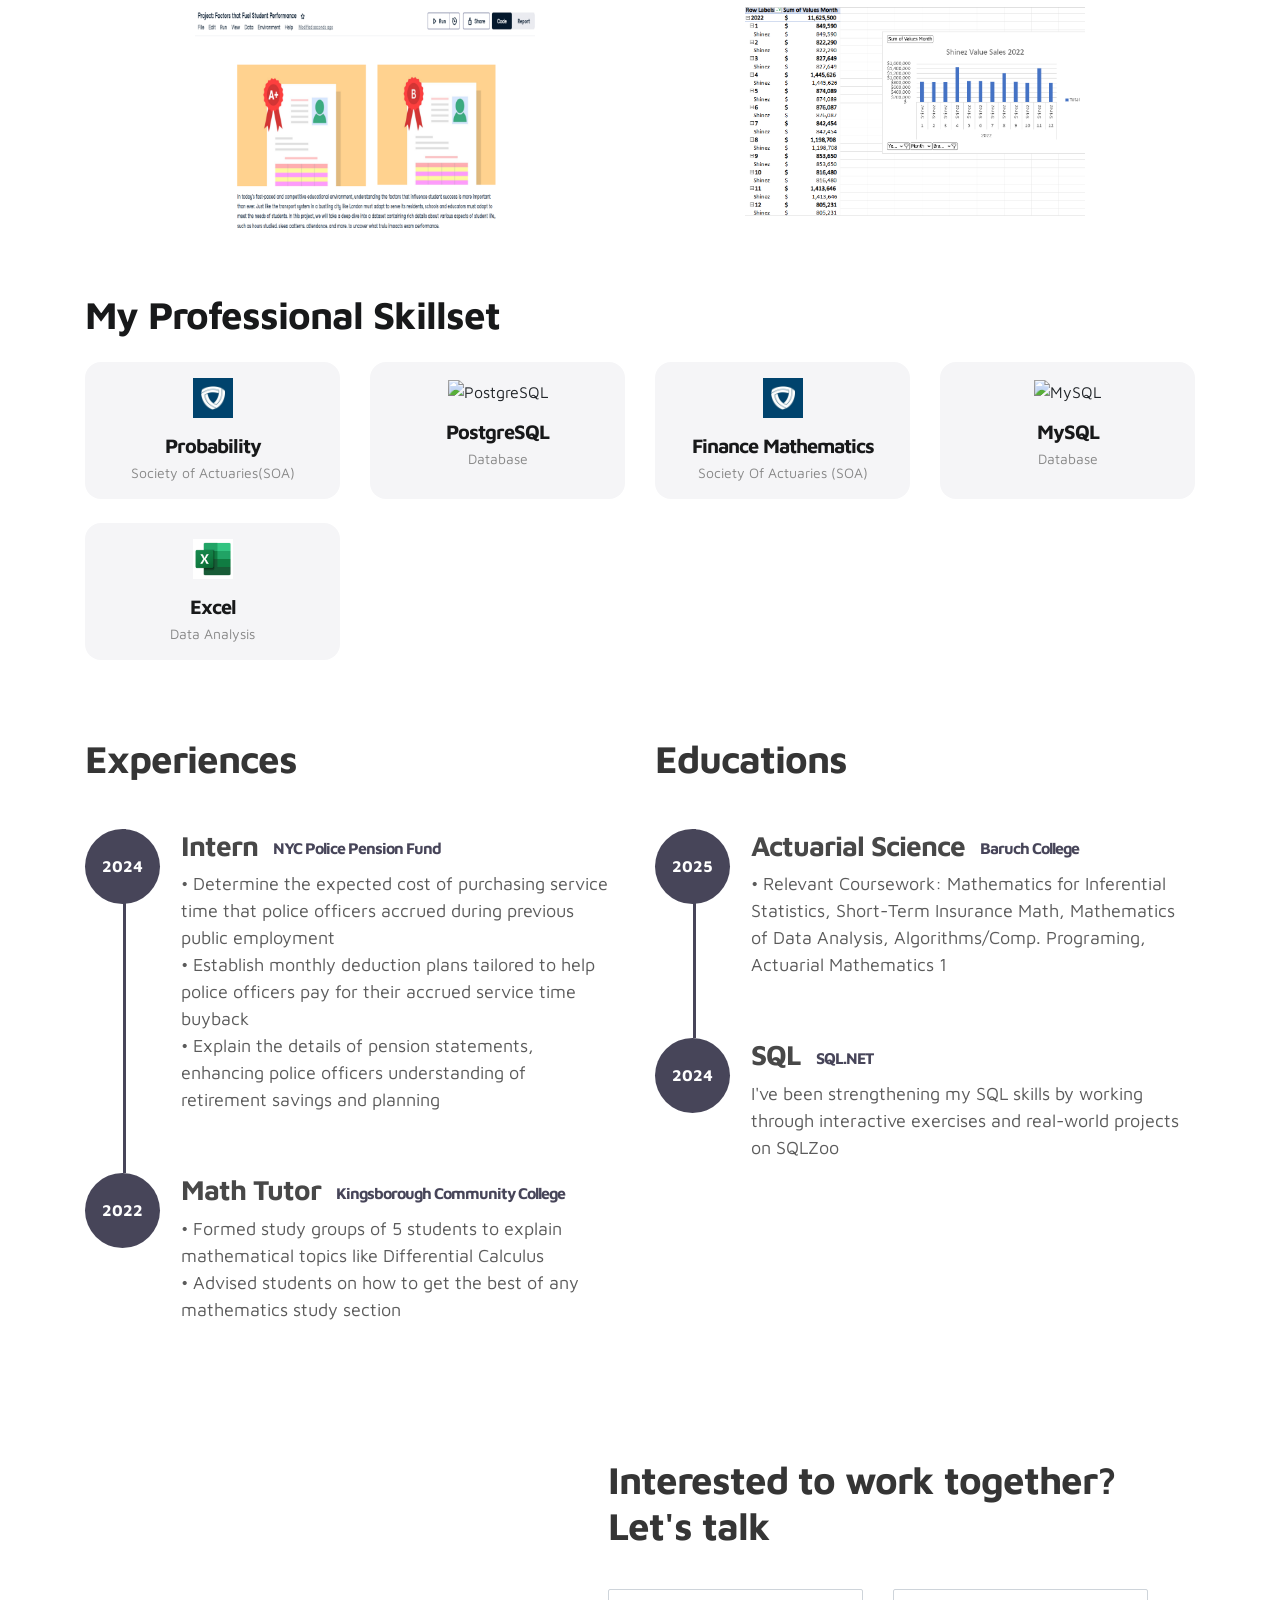
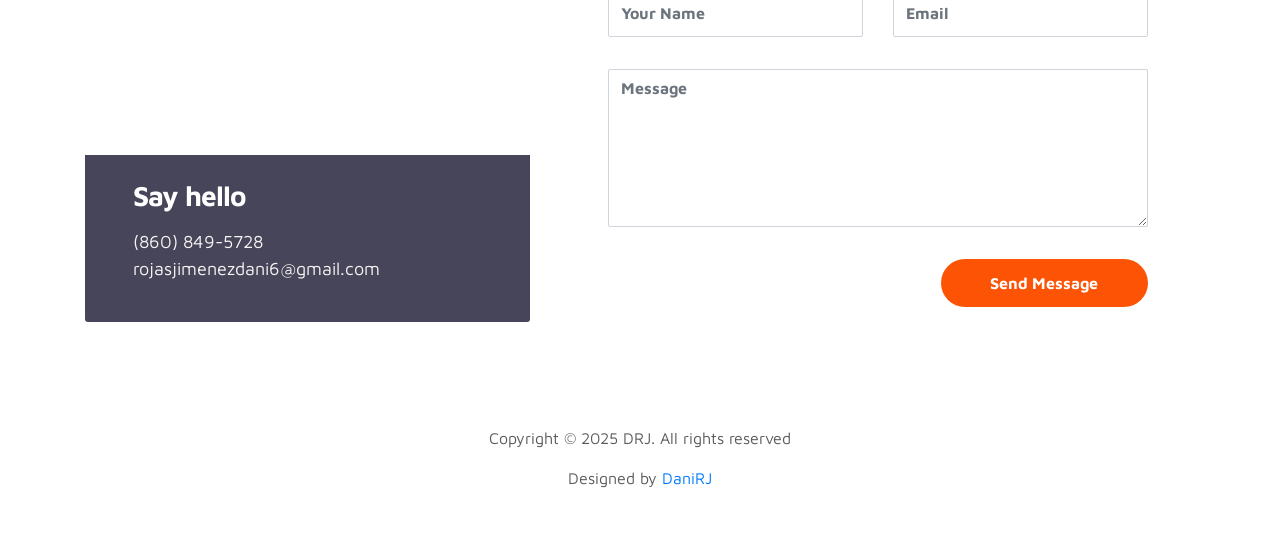
==== commit bb7ba845: "feat:  Mejoras en el portafolio - Agregada la sección "Skills" - Reemplazado el botón "About" por "S" ====
--- a/index.html
+++ b/index.html
@@ -96,6 +96,86 @@
         </div>
     </section>
 
+    <!-- SKILLS -->
+<section class="skills-section py-1" id="skills" style="background:#fff;">
+  <div class="container">
+    <h2 class="mb-4" style="font-weight:700; color:#18191A;">My Professional Skillset</h2>
+    <div class="row">
+      <!-- Skill Card -->
+      <div class="col-md-3 col-6 mb-4">
+        <div class="skill-card p-3 h-100 text-center" style="background:#f5f5f7; border-radius:16px;">
+          <img src="https://cdn.jsdelivr.net/gh/devicons/devicon/icons/postgresql/postgresql-original.svg" alt="PostgreSQL" width="40" height="40"/>
+          <h5 class="mt-3 mb-1" style="color:#18191A;">PostgreSQL</h5>
+          <p class="mb-0" style="font-size:14px; color:#888;">Database</p>
+        </div>
+      </div>
+      <div class="col-md-3 col-6 mb-4">
+        <div class="skill-card p-3 h-100 text-center" style="background:#f5f5f7; border-radius:16px;">
+          <img src="https://cdn.jsdelivr.net/gh/devicons/devicon/icons/html5/html5-original.svg" alt="HTML5" width="40" height="40"/>
+          <h5 class="mt-3 mb-1" style="color:#18191A;">HTML5</h5>
+          <p class="mb-0" style="font-size:14px; color:#888;">Markup Language</p>
+        </div>
+      </div>
+      <div class="col-md-3 col-6 mb-4">
+        <div class="skill-card p-3 h-100 text-center" style="background:#f5f5f7; border-radius:16px;">
+          <img src="https://cdn.jsdelivr.net/gh/devicons/devicon/icons/css3/css3-original.svg" alt="CSS3" width="40" height="40"/>
+          <h5 class="mt-3 mb-1" style="color:#18191A;">CSS3</h5>
+          <p class="mb-0" style="font-size:14px; color:#888;">User Interface</p>
+        </div>
+      </div>
+      <div class="col-md-3 col-6 mb-4">
+        <div class="skill-card p-3 h-100 text-center" style="background:#f5f5f7; border-radius:16px;">
+          <img src="https://cdn.jsdelivr.net/gh/devicons/devicon/icons/mysql/mysql-original.svg" alt="MySQL" width="40" height="40"/>
+          <h5 class="mt-3 mb-1" style="color:#18191A;">MySQL</h5>
+          <p class="mb-0" style="font-size:14px; color:#888;">Database</p>
+        </div>
+      </div>
+      <div class="col-md-3 col-6 mb-4">
+        <div class="skill-card p-3 h-100 text-center" style="background:#f5f5f7; border-radius:16px;">
+          <img src="https://cdn.jsdelivr.net/gh/devicons/devicon/icons/csharp/csharp-original.svg" alt="C#" width="40" height="40"/>
+          <h5 class="mt-3 mb-1" style="color:#18191A;">C#</h5>
+          <p class="mb-0" style="font-size:14px; color:#888;">Programming Language</p>
+        </div>
+      </div>
+      <div class="col-md-3 col-6 mb-4">
+        <div class="skill-card p-3 h-100 text-center" style="background:#f5f5f7; border-radius:16px;">
+          <img src="https://cdn.jsdelivr.net/gh/devicons/devicon/icons/javascript/javascript-original.svg" alt="JavaScript" width="40" height="40"/>
+          <h5 class="mt-3 mb-1" style="color:#18191A;">JavaScript</h5>
+          <p class="mb-0" style="font-size:14px; color:#888;">Interaction</p>
+        </div>
+      </div>
+      <div class="col-md-3 col-6 mb-4">
+        <div class="skill-card p-3 h-100 text-center" style="background:#f5f5f7; border-radius:16px;">
+          <img src="images/undraw/excel.png" alt="Excel" width="40" height="40"/>
+          <h5 class="mt-3 mb-1" style="color:#18191A;">Excel</h5>
+          <p class="mb-0" style="font-size:14px; color:#888;">Data Analysis</p>
+        </div>
+      </div>
+      <div class="col-md-3 col-6 mb-4">
+        <div class="skill-card p-3 h-100 text-center" style="background:#f5f5f7; border-radius:16px;">
+              <img src="images/undraw/powerbi.png" alt="PowerBI" width="50" height="50"/>
+          <h5 class="mt-3 mb-1" style="color:#18191A;">PowerBI</h5>
+          <p class="mb-0" style="font-size:14px; color:#888;">Data Visualization</p>
+        </div>     
+      </div>
+       <div class="col-md-3 col-6 mb-4">
+        <div class="skill-card p-3 h-100 text-center" style="background:#f5f5f7; border-radius:16px;">
+              <img src="images/undraw/git.png" alt="PowerBI" width="50" height="50"/>
+          <h5 class="mt-3 mb-1" style="color:#18191A;">Git</h5>
+          <p class="mb-0" style="font-size:14px; color:#888;">Version Control</p>
+        </div>     
+      </div>
+      <div class="col-md-3 col-6 mb-4">
+        <div class="skill-card p-3 h-100 text-center" style="background:#f5f5f7; border-radius:16px;">
+              <img src="images/undraw/github.png" alt="PowerBI" width="50" height="50"/>
+          <h5 class="mt-3 mb-1" style="color:#18191A;">Github</h5>
+          <p class="mb-0" style="font-size:14px; color:#888;">Code Hosting</p>
+        </div>     
+      </div>
+    </div>
+  </div>
+</section>
+     
     <!-- PROJECTS -->
     <section id="portfolio" class="portfolio">
       <div class="contenido-seccion">
@@ -357,6 +437,5 @@
     <script src="js/owl.carousel.min.js"></script>
     <script src="js/smoothscroll.js"></script>
     <script src="js/custom.js"></script>
-
   </body>
 </html>
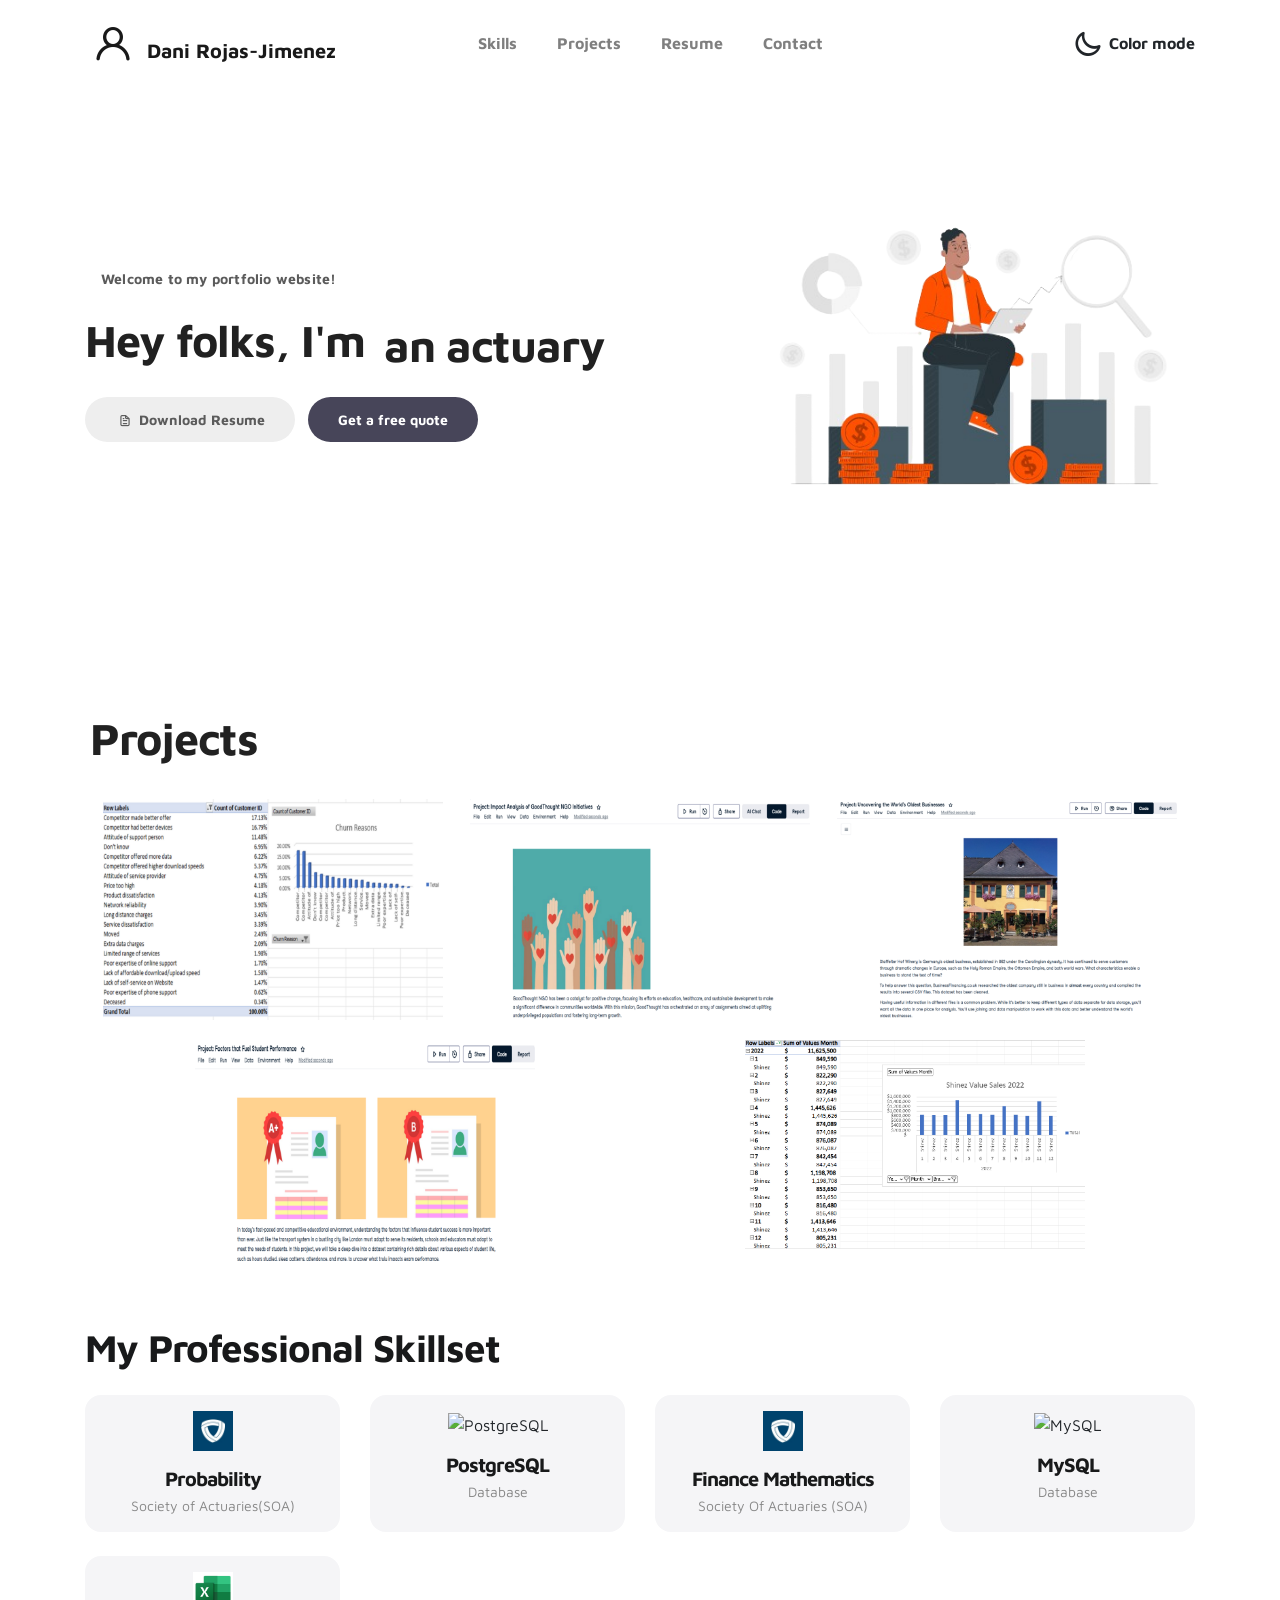
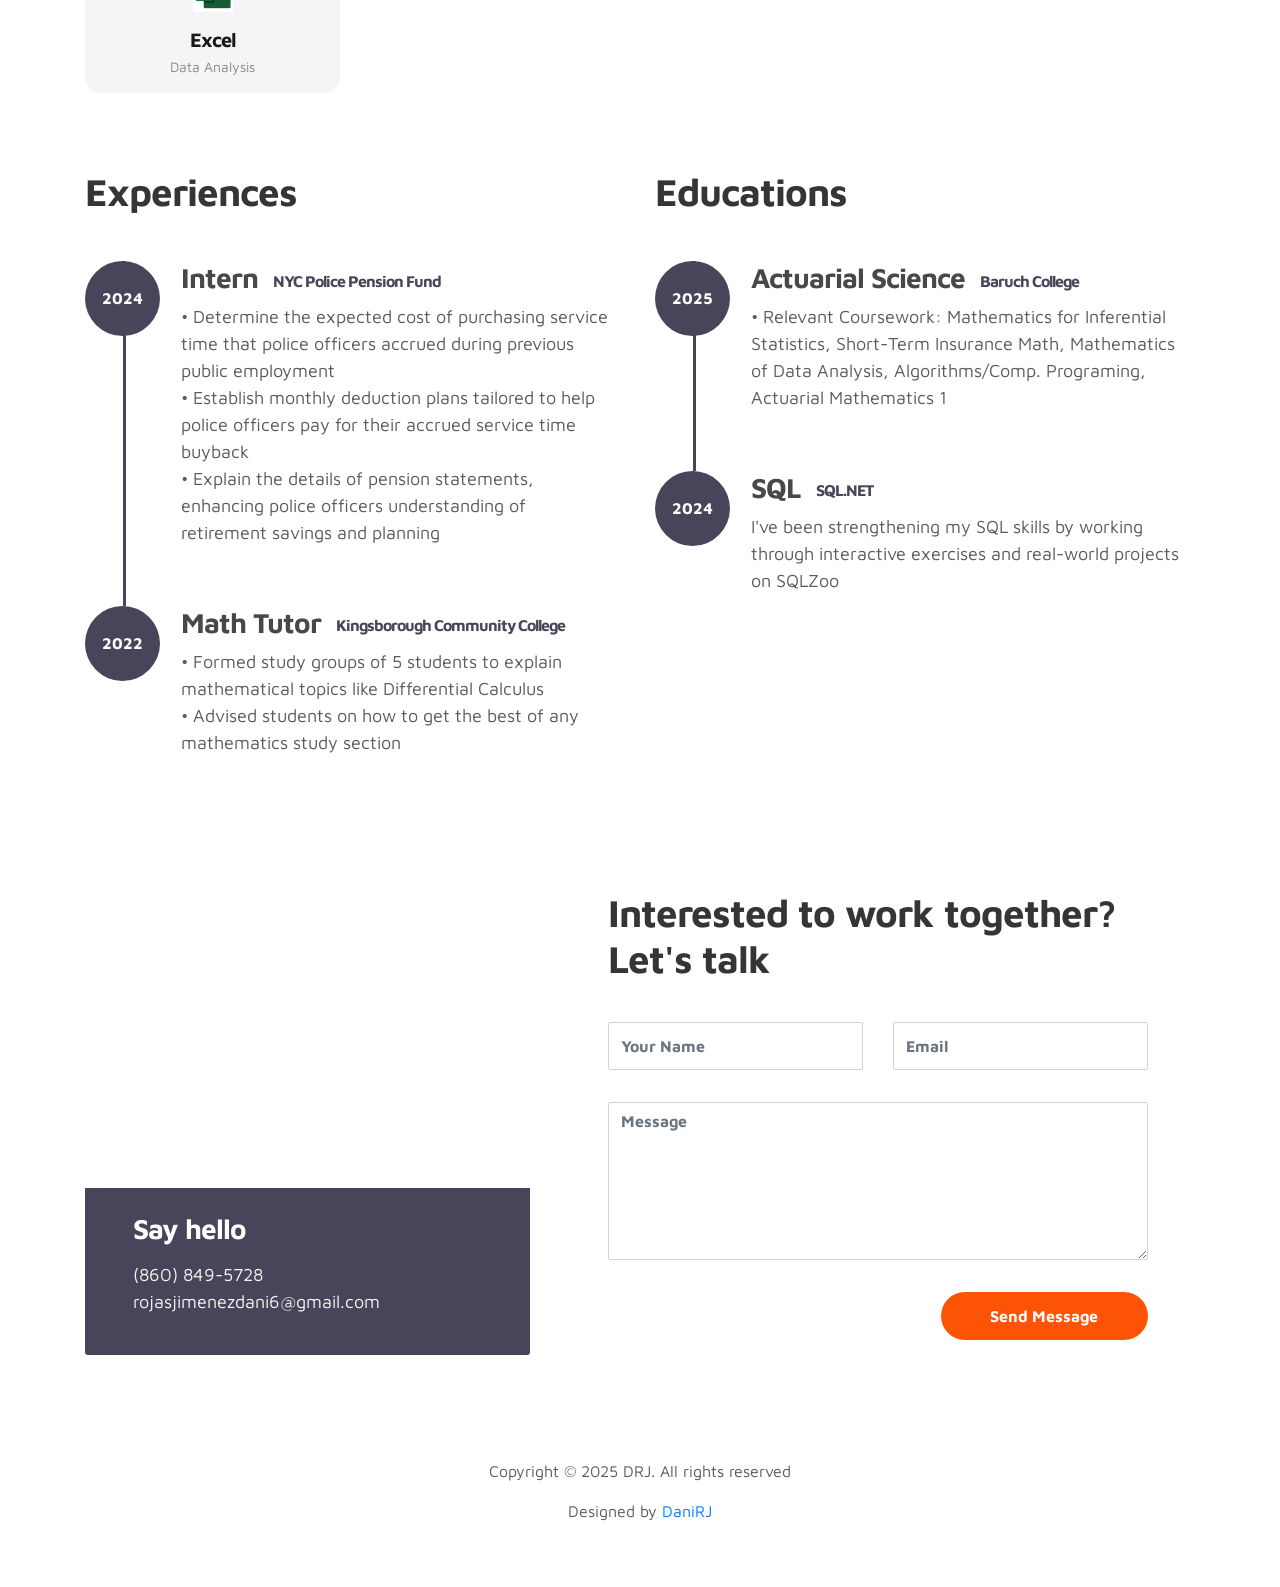
==== commit 7ad3b923: "Eliminamos seccion Skills" ====
--- a/index.html
+++ b/index.html
@@ -94,88 +94,8 @@
 
             </div>
         </div>
-    </section>
-
-    <!-- SKILLS -->
-<section class="skills-section py-1" id="skills" style="background:#fff;">
-  <div class="container">
-    <h2 class="mb-4" style="font-weight:700; color:#18191A;">My Professional Skillset</h2>
-    <div class="row">
-      <!-- Skill Card -->
-      <div class="col-md-3 col-6 mb-4">
-        <div class="skill-card p-3 h-100 text-center" style="background:#f5f5f7; border-radius:16px;">
-          <img src="https://cdn.jsdelivr.net/gh/devicons/devicon/icons/postgresql/postgresql-original.svg" alt="PostgreSQL" width="40" height="40"/>
-          <h5 class="mt-3 mb-1" style="color:#18191A;">PostgreSQL</h5>
-          <p class="mb-0" style="font-size:14px; color:#888;">Database</p>
-        </div>
-      </div>
-      <div class="col-md-3 col-6 mb-4">
-        <div class="skill-card p-3 h-100 text-center" style="background:#f5f5f7; border-radius:16px;">
-          <img src="https://cdn.jsdelivr.net/gh/devicons/devicon/icons/html5/html5-original.svg" alt="HTML5" width="40" height="40"/>
-          <h5 class="mt-3 mb-1" style="color:#18191A;">HTML5</h5>
-          <p class="mb-0" style="font-size:14px; color:#888;">Markup Language</p>
-        </div>
-      </div>
-      <div class="col-md-3 col-6 mb-4">
-        <div class="skill-card p-3 h-100 text-center" style="background:#f5f5f7; border-radius:16px;">
-          <img src="https://cdn.jsdelivr.net/gh/devicons/devicon/icons/css3/css3-original.svg" alt="CSS3" width="40" height="40"/>
-          <h5 class="mt-3 mb-1" style="color:#18191A;">CSS3</h5>
-          <p class="mb-0" style="font-size:14px; color:#888;">User Interface</p>
-        </div>
-      </div>
-      <div class="col-md-3 col-6 mb-4">
-        <div class="skill-card p-3 h-100 text-center" style="background:#f5f5f7; border-radius:16px;">
-          <img src="https://cdn.jsdelivr.net/gh/devicons/devicon/icons/mysql/mysql-original.svg" alt="MySQL" width="40" height="40"/>
-          <h5 class="mt-3 mb-1" style="color:#18191A;">MySQL</h5>
-          <p class="mb-0" style="font-size:14px; color:#888;">Database</p>
-        </div>
-      </div>
-      <div class="col-md-3 col-6 mb-4">
-        <div class="skill-card p-3 h-100 text-center" style="background:#f5f5f7; border-radius:16px;">
-          <img src="https://cdn.jsdelivr.net/gh/devicons/devicon/icons/csharp/csharp-original.svg" alt="C#" width="40" height="40"/>
-          <h5 class="mt-3 mb-1" style="color:#18191A;">C#</h5>
-          <p class="mb-0" style="font-size:14px; color:#888;">Programming Language</p>
-        </div>
-      </div>
-      <div class="col-md-3 col-6 mb-4">
-        <div class="skill-card p-3 h-100 text-center" style="background:#f5f5f7; border-radius:16px;">
-          <img src="https://cdn.jsdelivr.net/gh/devicons/devicon/icons/javascript/javascript-original.svg" alt="JavaScript" width="40" height="40"/>
-          <h5 class="mt-3 mb-1" style="color:#18191A;">JavaScript</h5>
-          <p class="mb-0" style="font-size:14px; color:#888;">Interaction</p>
-        </div>
-      </div>
-      <div class="col-md-3 col-6 mb-4">
-        <div class="skill-card p-3 h-100 text-center" style="background:#f5f5f7; border-radius:16px;">
-          <img src="images/undraw/excel.png" alt="Excel" width="40" height="40"/>
-          <h5 class="mt-3 mb-1" style="color:#18191A;">Excel</h5>
-          <p class="mb-0" style="font-size:14px; color:#888;">Data Analysis</p>
-        </div>
-      </div>
-      <div class="col-md-3 col-6 mb-4">
-        <div class="skill-card p-3 h-100 text-center" style="background:#f5f5f7; border-radius:16px;">
-              <img src="images/undraw/powerbi.png" alt="PowerBI" width="50" height="50"/>
-          <h5 class="mt-3 mb-1" style="color:#18191A;">PowerBI</h5>
-          <p class="mb-0" style="font-size:14px; color:#888;">Data Visualization</p>
-        </div>     
-      </div>
-       <div class="col-md-3 col-6 mb-4">
-        <div class="skill-card p-3 h-100 text-center" style="background:#f5f5f7; border-radius:16px;">
-              <img src="images/undraw/git.png" alt="PowerBI" width="50" height="50"/>
-          <h5 class="mt-3 mb-1" style="color:#18191A;">Git</h5>
-          <p class="mb-0" style="font-size:14px; color:#888;">Version Control</p>
-        </div>     
-      </div>
-      <div class="col-md-3 col-6 mb-4">
-        <div class="skill-card p-3 h-100 text-center" style="background:#f5f5f7; border-radius:16px;">
-              <img src="images/undraw/github.png" alt="PowerBI" width="50" height="50"/>
-          <h5 class="mt-3 mb-1" style="color:#18191A;">Github</h5>
-          <p class="mb-0" style="font-size:14px; color:#888;">Code Hosting</p>
-        </div>     
-      </div>
-    </div>
-  </div>
-</section>
-     
+    </section>  
+    
     <!-- PROJECTS -->
     <section id="portfolio" class="portfolio">
       <div class="contenido-seccion">
